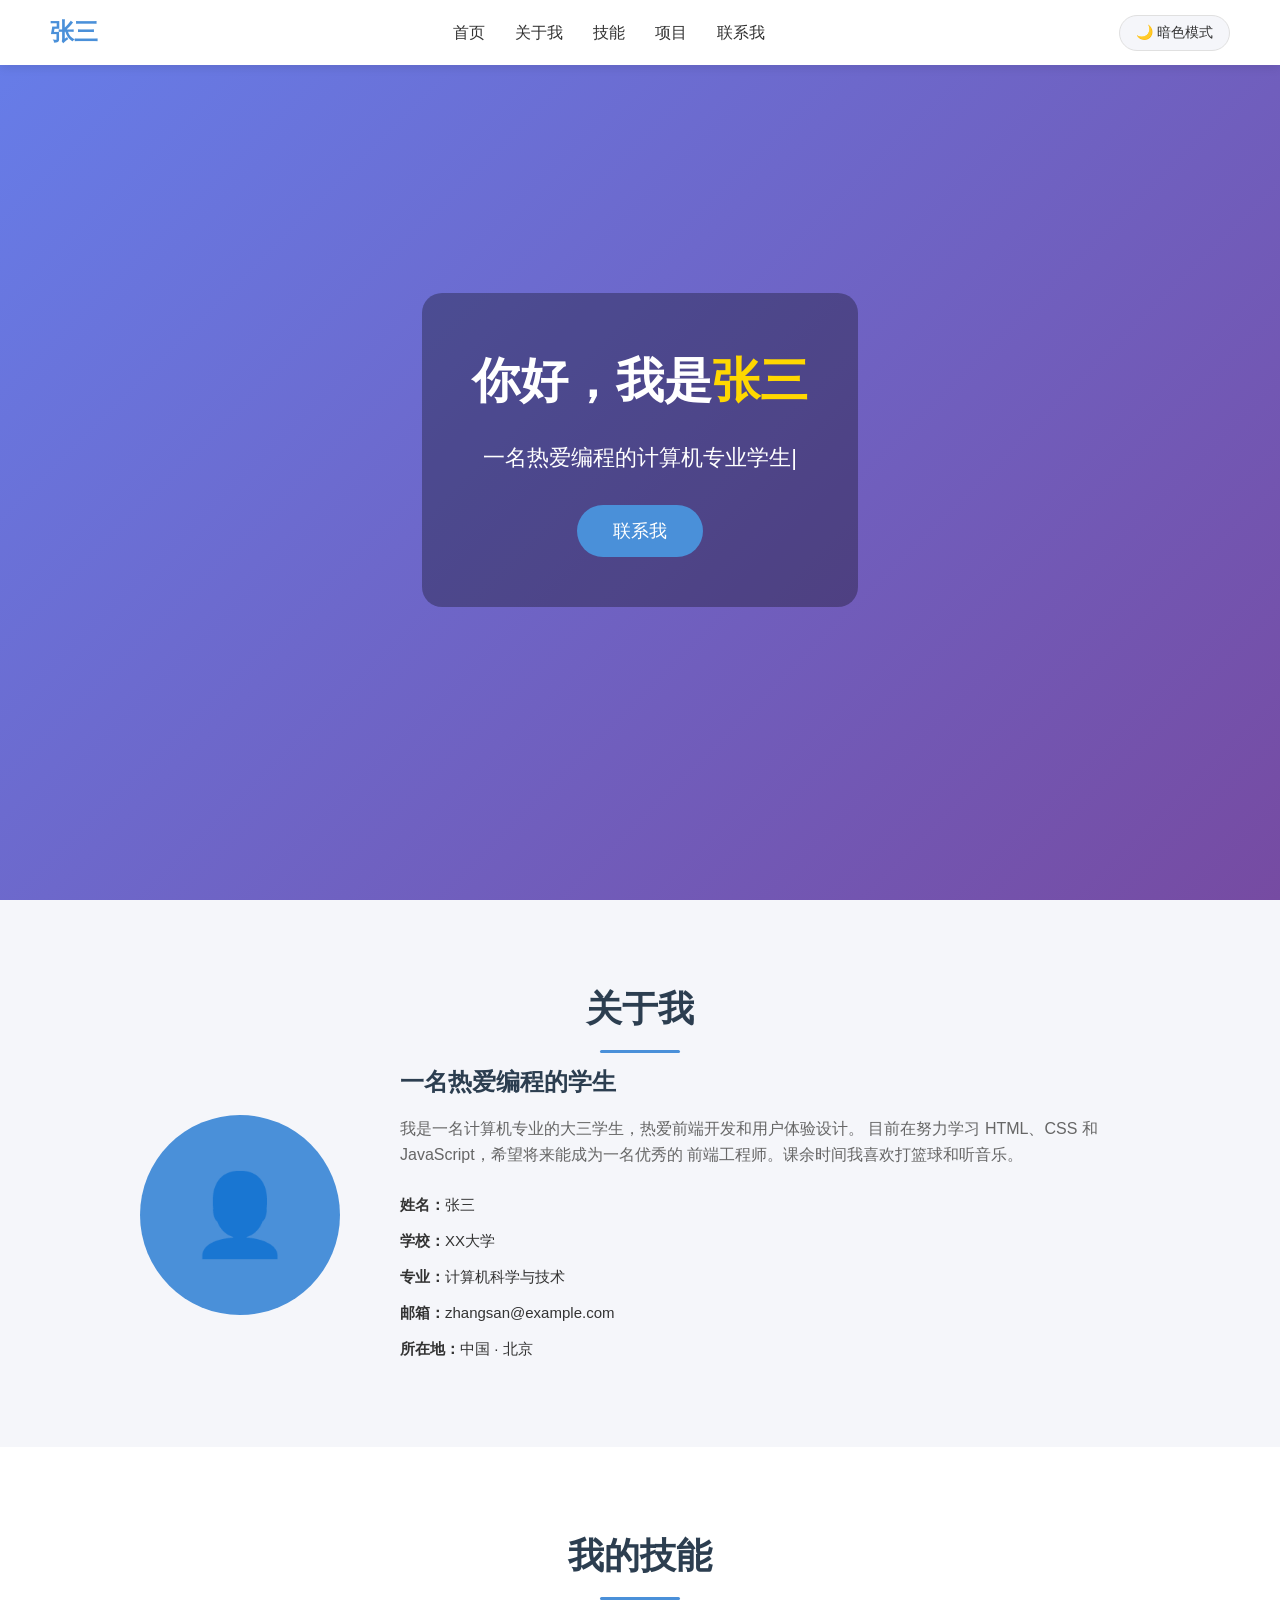
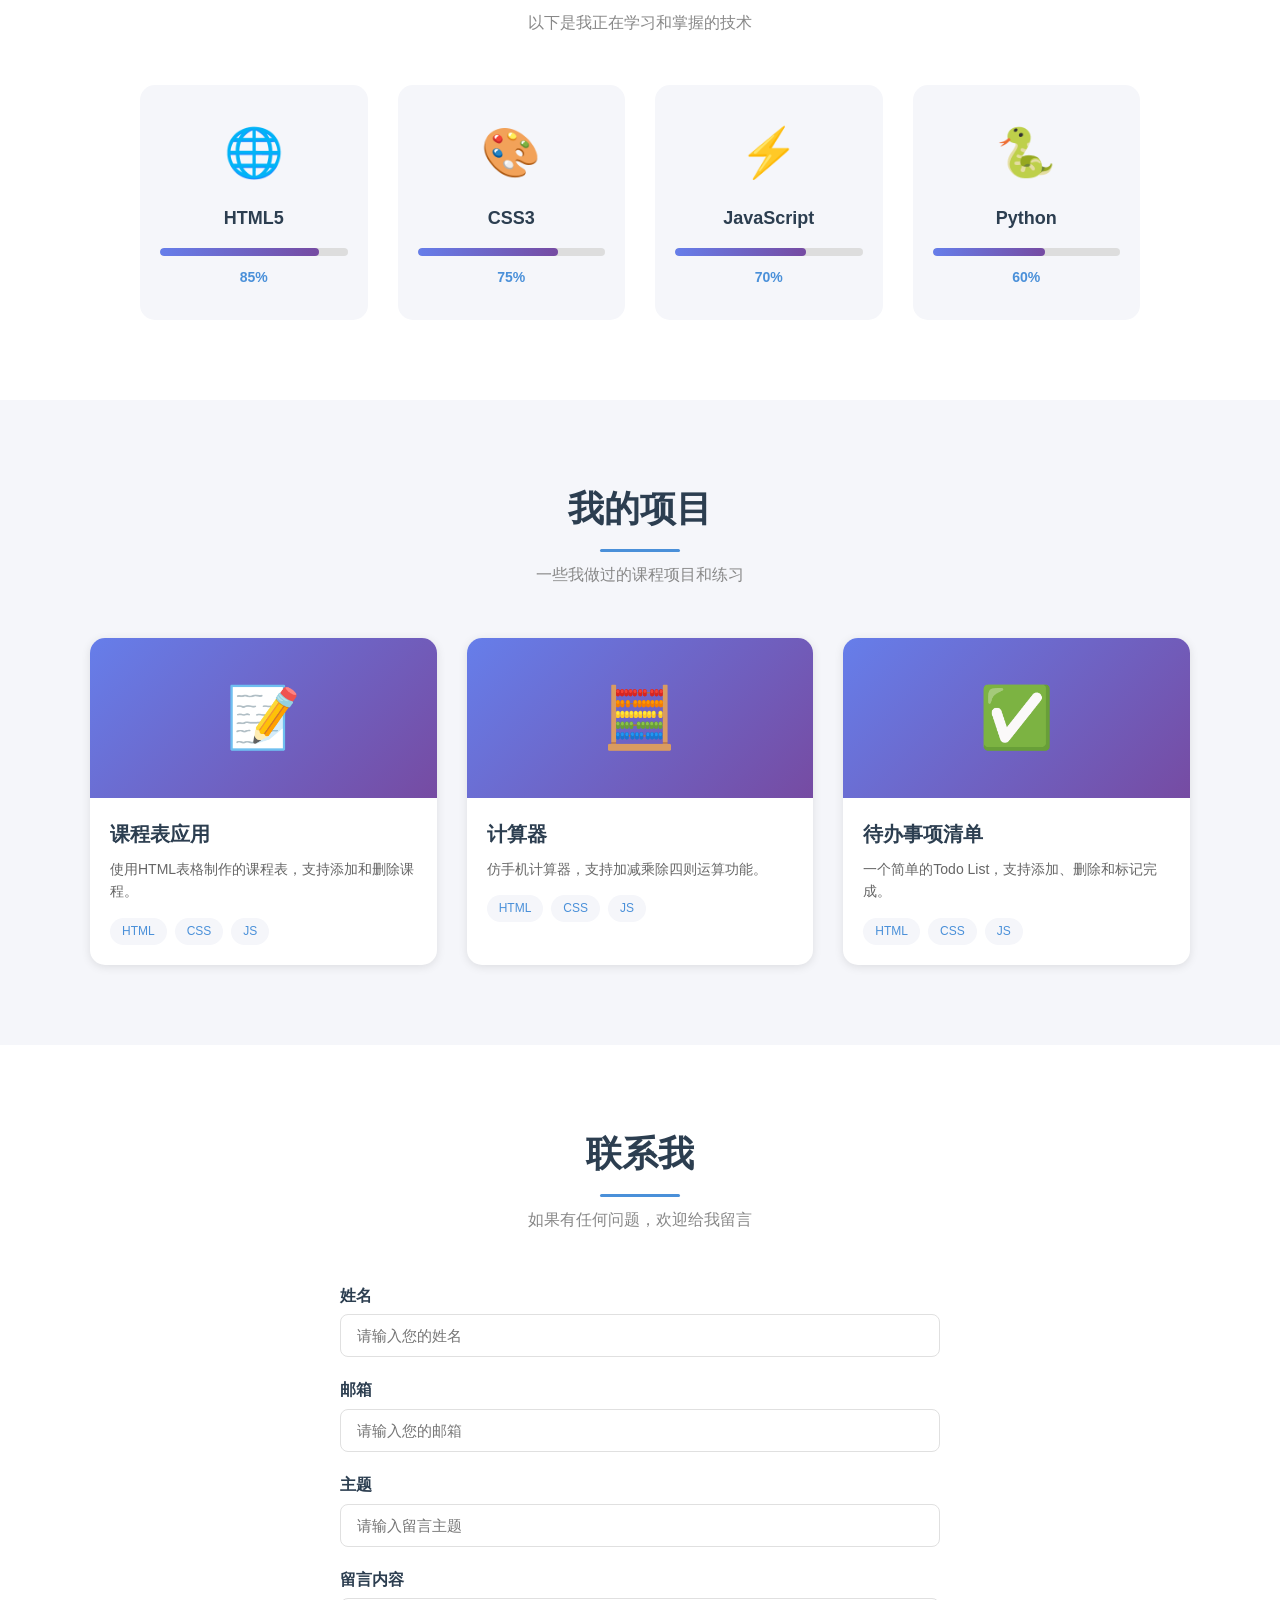
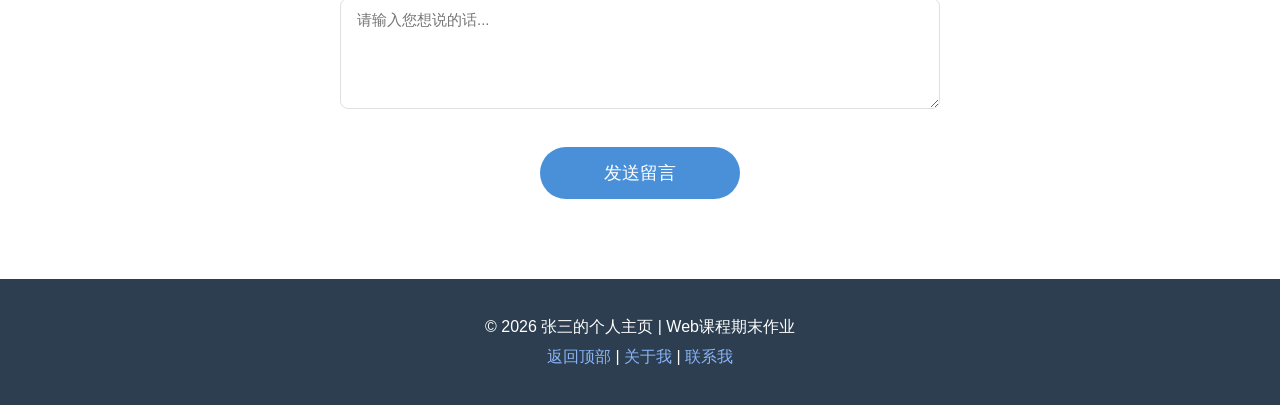
==== with-comments/index.html @ 019f41ea "个人主页 - Web课程期末作业 包含带注释和无注释两个版本，涵盖HTML/CSS/JS基础知识。" ====
<!DOCTYPE html>
<!--
    Web课程期末作业 - 个人主页
    这是一个展示HTML、CSS、JS基础知识的综合示例
    包含详细注释，适合初学者学习

    知识点覆盖：
    - HTML：语义化标签、表单、列表、链接、图片
    - CSS：盒模型、Flex布局、Grid布局、动画、过渡、伪类
    - JS：DOM操作、事件处理、表单验证、本地存储
-->
<html lang="zh-CN">
<head>
    <!-- 字符编码：UTF-8 支持中文显示 -->
    <meta charset="UTF-8">
    <!-- 视口设置：让页面适配移动端 -->
    <meta name="viewport" content="width=device-width, initial-scale=1.0">
    <!-- 页面标题 -->
    <title>张三的个人主页 - Web期末作业</title>
    <!-- 引入外部CSS样式表 -->
    <link rel="stylesheet" href="style.css">
</head>
<body>
    <!-- ==================== 导航栏 ==================== -->
    <!-- <nav> 是HTML5语义化标签，表示导航区域 -->
    <nav id="navbar">
        <!-- Logo：通常放网站名称或头像 -->
        <div class="nav-logo">张三</div>

        <!-- 无序列表 <ul> 配合 <li> 创建导航菜单 -->
        <ul class="nav-links">
            <!-- href="#id值" 实现锚点跳转（点击后页面滚动到对应id的元素） -->
            <li><a href="#home">首页</a></li>
            <li><a href="#about">关于我</a></li>
            <li><a href="#skills">技能</a></li>
            <li><a href="#projects">项目</a></li>
            <li><a href="#contact">联系我</a></li>
        </ul>

        <!-- 暗色/亮色模式切换按钮 -->
        <button id="theme-toggle" class="theme-btn">🌙 暗色模式</button>
    </nav>

    <!-- ==================== 首页 Hero 区域 ==================== -->
    <!-- <section> 语义化标签，表示页面中一个独立的内容区块 -->
    <section id="home" class="hero">
        <!-- 半透明遮罩层，让文字在背景图上更清晰 -->
        <div class="hero-overlay">
            <!-- <h1> 是最重要的标题，一个页面建议只有一个 -->
            <h1>你好，我是<span class="highlight">张三</span></h1>
            <!-- 打字机效果的文字，由JS动态生成 -->
            <p class="typing-text" id="typing-text"></p>
            <!-- onclick：点击时调用JS函数，实现滚动到联系区域 -->
            <button class="btn-primary" onclick="scrollToSection('contact')">
                联系我
            </button>
        </div>
    </section>

    <!-- ==================== 关于我 ==================== -->
    <section id="about" class="about-section">
        <h2 class="section-title">关于我</h2>
        <!-- 使用Flex布局将图片和文字并排显示 -->
        <div class="about-container">
            <!-- 左侧：头像区域 -->
            <div class="about-image">
                <div class="avatar-placeholder">
                    <span>👤</span>
                </div>
            </div>
            <!-- 右侧：自我介绍文字 -->
            <div class="about-text">
                <h3>一名热爱编程的学生</h3>
                <!-- <p> 段落标签，用于包裹文本内容 -->
                <p>
                    我是一名计算机专业的大三学生，热爱前端开发和用户体验设计。
                    目前在努力学习 HTML、CSS 和 JavaScript，希望将来能成为一名优秀的
                    前端工程师。课余时间我喜欢打篮球和听音乐。
                </p>
                <!-- 定义列表展示个人信息 -->
                <ul class="info-list">
                    <li><strong>姓名：</strong>张三</li>
                    <li><strong>学校：</strong>XX大学</li>
                    <li><strong>专业：</strong>计算机科学与技术</li>
                    <li><strong>邮箱：</strong>zhangsan@example.com</li>
                    <li><strong>所在地：</strong>中国 · 北京</li>
                </ul>
            </div>
        </div>
    </section>

    <!-- ==================== 技能区域 ==================== -->
    <section id="skills" class="skills-section">
        <h2 class="section-title">我的技能</h2>
        <p class="section-subtitle">以下是我正在学习和掌握的技术</p>

        <!-- Grid布局：自动排列技能卡片 -->
        <div class="skills-grid">
            <!-- 每个 .skill-card 是一张技能卡片 -->
            <div class="skill-card">
                <div class="skill-icon">🌐</div>
                <h3>HTML5</h3>
                <!-- 进度条：外层是背景轨道，内层是填充色 -->
                <div class="progress-bar">
                    <!-- data-width 自定义属性，JS会读取它来设置进度条宽度 -->
                    <div class="progress-fill" data-width="85%"></div>
                </div>
                <span class="skill-level">85%</span>
            </div>

            <div class="skill-card">
                <div class="skill-icon">🎨</div>
                <h3>CSS3</h3>
                <div class="progress-bar">
                    <div class="progress-fill" data-width="75%"></div>
                </div>
                <span class="skill-level">75%</span>
            </div>

            <div class="skill-card">
                <div class="skill-icon">⚡</div>
                <h3>JavaScript</h3>
                <div class="progress-bar">
                    <div class="progress-fill" data-width="70%"></div>
                </div>
                <span class="skill-level">70%</span>
            </div>

            <div class="skill-card">
                <div class="skill-icon">🐍</div>
                <h3>Python</h3>
                <div class="progress-bar">
                    <div class="progress-fill" data-width="60%"></div>
                </div>
                <span class="skill-level">60%</span>
            </div>
        </div>
    </section>

    <!-- ==================== 项目展示 ==================== -->
    <section id="projects" class="projects-section">
        <h2 class="section-title">我的项目</h2>
        <p class="section-subtitle">一些我做过的课程项目和练习</p>

        <div class="projects-grid">
            <!-- 项目卡片：包含图片占位、标题、描述和技术标签 -->
            <div class="project-card">
                <div class="project-img-placeholder">📝</div>
                <div class="project-info">
                    <h3>课程表应用</h3>
                    <p>使用HTML表格制作的课程表，支持添加和删除课程。</p>
                    <!-- 技术标签 -->
                    <div class="tags">
                        <span class="tag">HTML</span>
                        <span class="tag">CSS</span>
                        <span class="tag">JS</span>
                    </div>
                </div>
            </div>

            <div class="project-card">
                <div class="project-img-placeholder">🧮</div>
                <div class="project-info">
                    <h3>计算器</h3>
                    <p>仿手机计算器，支持加减乘除四则运算功能。</p>
                    <div class="tags">
                        <span class="tag">HTML</span>
                        <span class="tag">CSS</span>
                        <span class="tag">JS</span>
                    </div>
                </div>
            </div>

            <div class="project-card">
                <div class="project-img-placeholder">✅</div>
                <div class="project-info">
                    <h3>待办事项清单</h3>
                    <p>一个简单的Todo List，支持添加、删除和标记完成。</p>
                    <div class="tags">
                        <span class="tag">HTML</span>
                        <span class="tag">CSS</span>
                        <span class="tag">JS</span>
                    </div>
                </div>
            </div>
        </div>
    </section>

    <!-- ==================== 联系我（表单区域） ==================== -->
    <section id="contact" class="contact-section">
        <h2 class="section-title">联系我</h2>
        <p class="section-subtitle">如果有任何问题，欢迎给我留言</p>

        <!-- <form> 表单标签，用于收集用户输入 -->
        <!-- id用于JS获取表单元素，class用于CSS样式 -->
        <form id="contact-form" class="contact-form">
            <!-- .form-group 将每个表单项的label、input、错误提示打包在一起 -->
            <div class="form-group">
                <!-- <label> 标签的 for 属性对应 input 的 id，点击label会自动聚焦input -->
                <label for="name">姓名</label>
                <!-- type="text" 文本输入框 -->
                <!-- required 表示必填，浏览器会阻止空值提交 -->
                <input type="text" id="name" name="name"
                       placeholder="请输入您的姓名" required>
                <!-- 错误提示，默认隐藏，验证失败时JS会显示它 -->
                <span class="error-msg" id="name-error"></span>
            </div>

            <div class="form-group">
                <label for="email">邮箱</label>
                <!-- type="email" 浏览器会自动校验邮箱格式 -->
                <input type="email" id="email" name="email"
                       placeholder="请输入您的邮箱" required>
                <span class="error-msg" id="email-error"></span>
            </div>

            <div class="form-group">
                <label for="subject">主题</label>
                <input type="text" id="subject" name="subject"
                       placeholder="请输入留言主题" required>
                <span class="error-msg" id="subject-error"></span>
            </div>

            <div class="form-group">
                <label for="message">留言内容</label>
                <!-- <textarea> 多行文本输入框，rows="5" 设置可见行数 -->
                <textarea id="message" name="message" rows="5"
                          placeholder="请输入您想说的话..." required></textarea>
                <span class="error-msg" id="message-error"></span>
            </div>

            <!-- type="submit" 提交按钮，点击触发 form 的 submit 事件 -->
            <button type="submit" class="btn-primary btn-submit">
                发送留言
            </button>
        </form>

        <!-- 提交成功后显示的提示信息，默认隐藏 -->
        <div id="success-message" class="success-message">
            ✅ 留言发送成功！感谢您的联系。
        </div>
    </section>

    <!-- ==================== 页脚 ==================== -->
    <!-- <footer> 语义化标签，表示页面底部信息 -->
    <footer class="footer">
        <!-- &copy; 是HTML实体，显示版权符号 © -->
        <p>&copy; 2026 张三的个人主页 | Web课程期末作业</p>
        <p>
            <a href="#home">返回顶部</a> |
            <a href="#about">关于我</a> |
            <a href="#contact">联系我</a>
        </p>
    </footer>

    <!-- 回到顶部按钮：固定在页面右下角，默认隐藏 -->
    <button id="back-to-top" class="back-to-top" title="回到顶部">
        ↑
    </button>

    <!--
        引入外部JavaScript文件
        放在 </body> 前面，确保HTML元素都已经加载完成
        如果放在 <head> 里，JS执行时DOM还没加载，会找不到元素
    -->
    <script src="script.js"></script>
</body>
</html>
---- with-comments/style.css ----
/* ============================================================
   Web课程期末作业 - 个人主页 样式表（注释版）
   包含CSS核心知识点的详细注释
   ============================================================ */

/* -------------------- 1. CSS变量 & 全局重置 -------------------- */
/* :root 表示文档根元素，在这里定义全局CSS变量（自定义属性） */
:root {
    /* 颜色变量：使用 --变量名 的方式定义，方便统一管理配色 */
    --primary-color: #4A90D9;      /* 主色调：蓝色 */
    --secondary-color: #2C3E50;    /* 辅助色：深蓝灰 */
    --accent-color: #E74C3C;       /* 强调色：红色 */
    --bg-color: #FFFFFF;           /* 背景色：白色 */
    --text-color: #333333;         /* 文字色：深灰 */
    --light-gray: #F5F6FA;         /* 浅灰背景 */
    --border-color: #E0E0E0;       /* 边框颜色 */
    --shadow: 0 2px 10px rgba(0, 0, 0, 0.1);  /* 阴影效果 */
    --transition: all 0.3s ease;   /* 过渡动画参数 */
}

/* 暗色模式的配色方案 */
[data-theme="dark"] {
    --bg-color: #1A1A2E;
    --text-color: #E0E0E0;
    --light-gray: #16213E;
    --border-color: #2A2A4A;
    --secondary-color: #E0E0E0;
    --shadow: 0 2px 10px rgba(0, 0, 0, 0.4);
}

/* CSS Reset：清除浏览器默认样式，让各浏览器显示一致 */
* {
    margin: 0;           /* 清除外边距 */
    padding: 0;          /* 清除内边距 */
    box-sizing: border-box; /* 让宽高包含padding和border，方便计算 */
}

/* 设置页面平滑滚动（锚点跳转时会有过渡动画） */
html {
    scroll-behavior: smooth;
}

/* body 基础样式 */
body {
    font-family: "Microsoft YaHei", "PingFang SC", sans-serif; /* 字体优先级 */
    line-height: 1.6;      /* 行高：1.6倍字号，增加可读性 */
    color: var(--text-color); /* 使用CSS变量设置文字颜色 */
    background-color: var(--bg-color);
    transition: var(--transition); /* 暗色模式切换时的过渡动画 */
}


/* -------------------- 2. 导航栏样式 -------------------- */
#navbar {
    /* position: fixed 固定定位，导航栏始终在页面顶部 */
    position: fixed;
    top: 0;
    left: 0;
    width: 100%;           /* 宽度占满整个视口 */
    z-index: 1000;         /* z-index控制层叠顺序，数值越大越靠前 */

    /* Flex布局：让Logo、导航链接、按钮水平排列 */
    display: flex;
    justify-content: space-between; /* 两端对齐，中间均分空间 */
    align-items: center;           /* 垂直居中对齐 */

    padding: 0 50px;       /* 左右内边距50px */
    height: 65px;          /* 固定高度 */
    background-color: var(--bg-color);
    box-shadow: var(--shadow); /* 底部阴影，让导航栏有悬浮感 */
    transition: var(--transition);
}

.nav-logo {
    font-size: 24px;
    font-weight: bold;     /* 加粗 */
    color: var(--primary-color);
}

/* 导航链接列表：去掉默认的圆点，横向排列 */
.nav-links {
    list-style: none;      /* 去掉 <ul> 默认的项目符号（圆点） */
    display: flex;         /* 让 <li> 横向排列 */
    gap: 30px;            /* 每个导航项之间间隔30px */
}

/* 导航链接样式 */
.nav-links a {
    text-decoration: none;  /* 去掉下划线 */
    color: var(--text-color);
    font-size: 16px;
    font-weight: 500;
    transition: var(--transition); /* 颜色变化时有0.3秒过渡 */
    position: relative;     /* 为下划线动画设置定位参照 */
}

/* 导航链接鼠标悬停效果 */
.nav-links a:hover {
    color: var(--primary-color); /* 悬停时变蓝色 */
}

/* 导航链接下划线动画（使用 ::after 伪元素） */
.nav-links a::after {
    content: "";           /* 伪元素必须设置content，即使是空字符串 */
    position: absolute;
    bottom: -4px;          /* 位于链接文字下方4px */
    left: 0;
    width: 0;              /* 初始宽度为0（不可见） */
    height: 2px;
    background-color: var(--primary-color);
    transition: width 0.3s ease; /* 宽度变化的过渡动画 */
}

/* 悬停时下划线展开到100%宽度 */
.nav-links a:hover::after {
    width: 100%;
}

/* 暗色模式切换按钮 */
.theme-btn {
    padding: 8px 16px;
    border: 1px solid var(--border-color);
    border-radius: 20px;    /* 圆角边框 */
    background-color: var(--light-gray);
    color: var(--text-color);
    cursor: pointer;        /* 鼠标悬停时显示手型指针 */
    font-size: 14px;
    transition: var(--transition);
}

.theme-btn:hover {
    background-color: var(--primary-color);
    color: white;
}


/* -------------------- 3. Hero 区域样式 -------------------- */
.hero {
    /* vh是视口高度单位，100vh = 整个浏览器窗口的高度 */
    height: 100vh;
    /* 背景：渐变色 + 图片的叠加效果 */
    background: linear-gradient(135deg, #667eea 0%, #764ba2 100%);
    display: flex;
    align-items: center;    /* 垂直居中 */
    justify-content: center; /* 水平居中 */
    text-align: center;
    color: white;
    margin-top: 0;
}

.hero-overlay {
    /* 背景色使用 rgba：红、绿、蓝、透明度 */
    background-color: rgba(0, 0, 0, 0.3);
    padding: 50px;
    border-radius: 20px;
}

.hero h1 {
    font-size: 48px;        /* 大字号标题 */
    margin-bottom: 20px;
}

/* 高亮文字 */
.highlight {
    color: #FFD700;         /* 金色 */
}

/* 打字机文字效果 */
.typing-text {
    font-size: 22px;
    margin-bottom: 30px;
    min-height: 30px;       /* 最小高度，防止文字切换时布局跳动 */
}

/* 打字机光标闪烁动画 */
.typing-text::after {
    content: "|";           /* 光标符号 */
    animation: blink 1s infinite; /* 调用名为blink的动画，1秒一个周期，无限循环 */
}

/* @keyframes 定义关键帧动画 */
@keyframes blink {
    0%, 50% { opacity: 1; }   /* 0%和50%时间点：光标可见 */
    51%, 100% { opacity: 0; }  /* 51%和100%时间点：光标隐藏 */
    /* 整体效果：光标以1秒为周期闪烁 */
}

/* 主按钮样式 */
.btn-primary {
    padding: 14px 36px;
    font-size: 18px;
    background-color: var(--primary-color);
    color: white;
    border: none;
    border-radius: 30px;     /* 大圆角，胶囊形状 */
    cursor: pointer;
    transition: var(--transition);
}

.btn-primary:hover {
    background-color: #357ABD; /* 悬停时颜色变深 */
    /* transform: 变形；translateY(-3px) 向上移动3px */
    transform: translateY(-3px);
    box-shadow: 0 6px 20px rgba(74, 144, 217, 0.4);
}


/* -------------------- 4. 通用区域标题样式 -------------------- */
.section-title {
    text-align: center;
    font-size: 36px;
    margin-bottom: 10px;
    color: var(--secondary-color);
    /* 标题下方的小装饰线 */
    position: relative;
    padding-bottom: 15px;
}

/* 标题下方的装饰线（使用 ::after 伪元素） */
.section-title::after {
    content: "";
    position: absolute;
    bottom: 0;
    left: 50%;              /* 从左边缘50%处开始 */
    transform: translateX(-50%); /* 向左偏移自身宽度的一半，实现居中 */
    width: 80px;
    height: 3px;
    background-color: var(--primary-color);
    border-radius: 2px;
}

.section-subtitle {
    text-align: center;
    color: #888;
    margin-bottom: 50px;
    font-size: 16px;
}


/* -------------------- 5. 关于我区域样式 -------------------- */
.about-section {
    padding: 80px 50px;
    background-color: var(--light-gray);
    transition: var(--transition);
}

/* Flex布局容器：将头像和文字并排 */
.about-container {
    display: flex;
    align-items: center;
    gap: 60px;              /* 左右两列间距60px */
    max-width: 1000px;      /* 最大宽度限制，让内容不至于太宽 */
    margin: 0 auto;         /* 上下0，左右auto = 居中 */
}

.about-image {
    /* flex-shrink: 0 表示空间不足时不会缩小 */
    flex-shrink: 0;
}

/* 头像占位符：用CSS画一个圆形 */
.avatar-placeholder {
    width: 200px;
    height: 200px;
    background-color: var(--primary-color);
    border-radius: 50%;     /* 50%圆角 = 圆形 */
    display: flex;
    align-items: center;
    justify-content: center;
    font-size: 80px;
    color: white;
}

.about-text h3 {
    font-size: 24px;
    margin-bottom: 15px;
    color: var(--secondary-color);
}

.about-text p {
    margin-bottom: 20px;
    color: #666;
}

/* 个人信息列表 */
.info-list {
    list-style: none;
}

.info-list li {
    padding: 6px 0;
    font-size: 15px;
}


/* -------------------- 6. 技能区域样式 -------------------- */
.skills-section {
    padding: 80px 50px;
    transition: var(--transition);
}

/* Grid布局：自动排列技能卡片 */
.skills-grid {
    display: grid;
    /* grid-template-columns：定义列宽 */
    /* repeat(4, 1fr)：创建4列，每列等宽（1fr = 1份可用空间） */
    grid-template-columns: repeat(4, 1fr);
    gap: 30px;              /* 卡片间距30px */
    max-width: 1000px;
    margin: 0 auto;
}

/* 技能卡片 */
.skill-card {
    background-color: var(--light-gray);
    padding: 30px 20px;
    border-radius: 15px;
    text-align: center;
    transition: transform 0.3s ease, box-shadow 0.3s ease;
}

/* 悬停时卡片上浮效果 */
.skill-card:hover {
    transform: translateY(-8px);
    box-shadow: 0 10px 30px rgba(0, 0, 0, 0.15);
}

.skill-icon {
    font-size: 48px;
    margin-bottom: 12px;
}

.skill-card h3 {
    font-size: 18px;
    margin-bottom: 15px;
    color: var(--secondary-color);
}

/* 进度条：背景轨道 */
.progress-bar {
    width: 100%;
    height: 8px;
    background-color: #DDD;
    border-radius: 10px;
    overflow: hidden;       /* 隐藏超出圆角范围的部分 */
    margin-bottom: 8px;
}

/* 进度条：填充部分 */
.progress-fill {
    height: 100%;
    /* 初始宽度为0，JS会在页面加载后动态设置 */
    width: 0;
    background: linear-gradient(90deg, #667eea, #764ba2);
    border-radius: 10px;
    /* 宽度变化时用1.5秒的过渡动画 */
    transition: width 1.5s ease;
}

.skill-level {
    font-size: 14px;
    font-weight: bold;
    color: var(--primary-color);
}


/* -------------------- 7. 项目区域样式 -------------------- */
.projects-section {
    padding: 80px 50px;
    background-color: var(--light-gray);
    transition: var(--transition);
}

.projects-grid {
    display: grid;
    /* auto-fill：自动填充列；minmax：每列最小280px，最大等宽 */
    grid-template-columns: repeat(auto-fill, minmax(300px, 1fr));
    gap: 30px;
    max-width: 1100px;
    margin: 0 auto;
}

/* 项目卡片 */
.project-card {
    background-color: var(--bg-color);
    border-radius: 15px;
    overflow: hidden;       /* 圆角裁切内部内容 */
    box-shadow: var(--shadow);
    transition: transform 0.3s ease;
}

.project-card:hover {
    transform: translateY(-5px);
}

/* 项目图片占位 */
.project-img-placeholder {
    height: 160px;
    background: linear-gradient(135deg, #667eea, #764ba2);
    display: flex;
    align-items: center;
    justify-content: center;
    font-size: 60px;
}

/* 项目信息区域 */
.project-info {
    padding: 20px;
}

.project-info h3 {
    font-size: 20px;
    margin-bottom: 8px;
    color: var(--secondary-color);
}

.project-info p {
    font-size: 14px;
    color: #666;
    margin-bottom: 15px;
}

/* 技术标签容器 */
.tags {
    display: flex;
    gap: 8px;               /* 标签之间间隔8px */
}

/* 单个标签 */
.tag {
    padding: 4px 12px;
    background-color: var(--light-gray);
    color: var(--primary-color);
    border-radius: 15px;
    font-size: 12px;
    font-weight: 500;
}


/* -------------------- 8. 联系表单样式 -------------------- */
.contact-section {
    padding: 80px 50px;
    transition: var(--transition);
}

/* 表单整体居中，限制最大宽度 */
.contact-form {
    max-width: 600px;
    margin: 0 auto;
}

/* 表单组：每个输入项的容器 */
.form-group {
    margin-bottom: 20px;
}

.form-group label {
    display: block;         /* label独占一行 */
    margin-bottom: 6px;
    font-weight: 600;
    color: var(--secondary-color);
}

/* 输入框和文本域的通用样式 */
.form-group input,
.form-group textarea {
    width: 100%;            /* 宽度占满父容器 */
    padding: 12px 16px;
    border: 1px solid var(--border-color);
    border-radius: 8px;
    font-size: 15px;
    font-family: inherit;   /* 继承body的字体设置 */
    transition: border-color 0.3s ease;
    background-color: var(--bg-color);
    color: var(--text-color);
}

/* 输入框获取焦点时的样式 */
.form-group input:focus,
.form-group textarea:focus {
    outline: none;          /* 去掉浏览器默认的聚焦轮廓 */
    border-color: var(--primary-color); /* 边框变蓝 */
    box-shadow: 0 0 0 3px rgba(74, 144, 217, 0.15); /* 外发光效果 */
}

/* 输入框有错误时的样式（JS动态添加 .error 类） */
.form-group input.error,
.form-group textarea.error {
    border-color: var(--accent-color);
}

/* 错误提示文字 */
.error-msg {
    color: var(--accent-color);
    font-size: 13px;
    margin-top: 4px;
    display: none;          /* 默认隐藏 */
}

/* 有错误时显示（JS动态添加 .show 类） */
.error-msg.show {
    display: block;
}

/* 提交按钮居中 */
.btn-submit {
    display: block;
    margin: 30px auto 0;
    width: 100%;
    max-width: 200px;
}

/* 提交成功提示 */
.success-message {
    display: none;          /* 默认隐藏 */
    text-align: center;
    padding: 20px;
    background-color: #D4EDDA;
    color: #155724;
    border-radius: 10px;
    max-width: 600px;
    margin: 30px auto 0;
    font-size: 16px;
}

/* 显示成功提示（JS动态添加 .show 类） */
.success-message.show {
    display: block;
}


/* -------------------- 9. 页脚样式 -------------------- */
.footer {
    background-color: var(--secondary-color);
    color: white;
    text-align: center;
    padding: 30px 0;
    transition: var(--transition);
}

.footer a {
    color: #8AB4F8;
    text-decoration: none;
}

.footer a:hover {
    text-decoration: underline;  /* 悬停时显示下划线 */
}

.footer p {
    margin: 5px 0;
}


/* -------------------- 10. 回到顶部按钮 -------------------- */
.back-to-top {
    /* position: fixed 相对于浏览器窗口固定定位 */
    position: fixed;
    bottom: 30px;           /* 距底部30px */
    right: 30px;            /* 距右侧30px */
    width: 45px;
    height: 45px;
    background-color: var(--primary-color);
    color: white;
    border: none;
    border-radius: 50%;     /* 圆形按钮 */
    font-size: 22px;
    cursor: pointer;
    box-shadow: 0 4px 12px rgba(74, 144, 217, 0.4);
    transition: var(--transition);
    z-index: 999;

    /* 默认透明不可见 */
    opacity: 0;
    visibility: hidden;
}

/* 显示回到顶部按钮（JS动态添加 .show 类） */
.back-to-top.show {
    opacity: 1;
    visibility: visible;
}

.back-to-top:hover {
    background-color: #357ABD;
    transform: translateY(-3px);
}


/* -------------------- 11. 响应式设计 -------------------- */
/* @media 媒体查询：根据屏幕宽度调整样式 */
/* 当屏幕宽度 ≤ 768px（平板/手机）时的样式 */
@media (max-width: 768px) {
    /* 导航栏改为纵向排列 */
    #navbar {
        flex-direction: column;
        height: auto;
        padding: 15px 20px;
        gap: 10px;
    }

    /* 导航链接换行 */
    .nav-links {
        gap: 15px;
        flex-wrap: wrap;        /* 允许换行 */
        justify-content: center;
    }

    /* Hero标题缩小 */
    .hero h1 {
        font-size: 32px;
    }

    /* 关于我区域改为上下排列 */
    .about-container {
        flex-direction: column;  /* 纵向排列 */
        text-align: center;
        gap: 30px;
    }

    /* 技能卡片改为2列 */
    .skills-grid {
        grid-template-columns: repeat(2, 1fr);
    }

    /* 项目卡片改为1列 */
    .projects-grid {
        grid-template-columns: 1fr;
    }

    /* 各区域减小内边距 */
    .about-section,
    .skills-section,
    .projects-section,
    .contact-section {
        padding: 60px 20px;
    }
}

/* 当屏幕宽度 ≤ 480px（小手机）时的样式 */
@media (max-width: 480px) {
    /* 技能卡片改为1列 */
    .skills-grid {
        grid-template-columns: 1fr;
    }

    .hero h1 {
        font-size: 26px;
    }

    .section-title {
        font-size: 28px;
    }
}
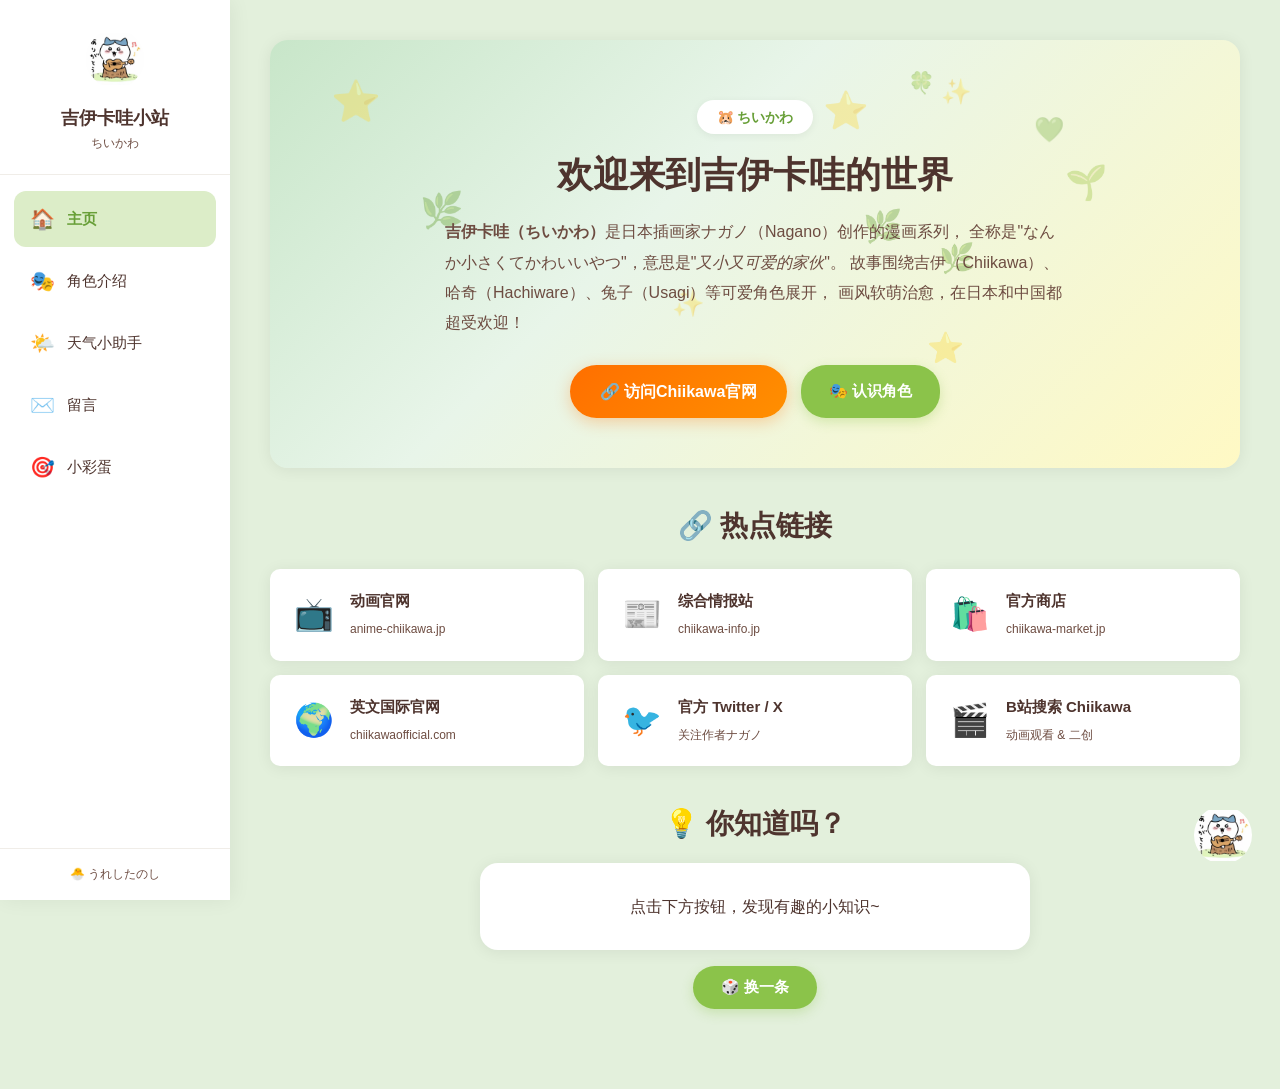
==== commit 728813ff: "吉伊卡哇主题小站 - 完整版 - 顶部导航改为左侧固定侧边栏 - 新增角色介绍页：合照热区悬停浮窗 + 九宫格角色图鉴 - 新增天气小助手弹窗（fetch API） - 新增小彩蛋戳一戳游戏 - 新增" ====
--- a/with-comments/index.html
+++ b/with-comments/index.html
@@ -1,268 +1,333 @@
 <!DOCTYPE html>
 <!--
-    Web课程期末作业 - 个人主页
-    这是一个展示HTML、CSS、JS基础知识的综合示例
-    包含详细注释，适合初学者学习
-
-    知识点覆盖：
-    - HTML：语义化标签、表单、列表、链接、图片
-    - CSS：盒模型、Flex布局、Grid布局、动画、过渡、伪类
-    - JS：DOM操作、事件处理、表单验证、本地存储
+    Web课程期末作业 - 吉伊卡哇主题小站（注释版）
+    包含HTML/CSS/JS基础知识的详细注释
+
+    页面功能：
+    - 左侧固定导航栏
+    - 主页：动画介绍 + 官网链接 + 热点链接 + 趣味小知识
+    - 角色介绍：合照热区悬停浮窗 + 九宫格角色图鉴
+    - 天气小助手：弹窗形式
+    - 小彩蛋：戳一戳吉伊游戏
+    - 留言：表单验证
+    - 右下角浮动小伙伴
 -->
 <html lang="zh-CN">
 <head>
-    <!-- 字符编码：UTF-8 支持中文显示 -->
+    <!-- 字符编码：UTF-8，支持中文和日文 -->
     <meta charset="UTF-8">
     <!-- 视口设置：让页面适配移动端 -->
     <meta name="viewport" content="width=device-width, initial-scale=1.0">
-    <!-- 页面标题 -->
-    <title>张三的个人主页 - Web期末作业</title>
+    <title>吉伊卡哇小站 - Chiikawa</title>
     <!-- 引入外部CSS样式表 -->
     <link rel="stylesheet" href="style.css">
 </head>
 <body>
-    <!-- ==================== 导航栏 ==================== -->
-    <!-- <nav> 是HTML5语义化标签，表示导航区域 -->
-    <nav id="navbar">
-        <!-- Logo：通常放网站名称或头像 -->
-        <div class="nav-logo">张三</div>
-
-        <!-- 无序列表 <ul> 配合 <li> 创建导航菜单 -->
-        <ul class="nav-links">
-            <!-- href="#id值" 实现锚点跳转（点击后页面滚动到对应id的元素） -->
-            <li><a href="#home">首页</a></li>
-            <li><a href="#about">关于我</a></li>
-            <li><a href="#skills">技能</a></li>
-            <li><a href="#projects">项目</a></li>
-            <li><a href="#contact">联系我</a></li>
-        </ul>
-
-        <!-- 暗色/亮色模式切换按钮 -->
-        <button id="theme-toggle" class="theme-btn">🌙 暗色模式</button>
-    </nav>
-
-    <!-- ==================== 首页 Hero 区域 ==================== -->
-    <!-- <section> 语义化标签，表示页面中一个独立的内容区块 -->
-    <section id="home" class="hero">
-        <!-- 半透明遮罩层，让文字在背景图上更清晰 -->
-        <div class="hero-overlay">
-            <!-- <h1> 是最重要的标题，一个页面建议只有一个 -->
-            <h1>你好，我是<span class="highlight">张三</span></h1>
-            <!-- 打字机效果的文字，由JS动态生成 -->
-            <p class="typing-text" id="typing-text"></p>
-            <!-- onclick：点击时调用JS函数，实现滚动到联系区域 -->
-            <button class="btn-primary" onclick="scrollToSection('contact')">
-                联系我
-            </button>
+    <!-- .app-container：Flex布局，将侧边栏和主内容区并排 -->
+    <div class="app-container">
+
+        <!-- ====== 左侧导航栏 ====== -->
+        <!-- <aside> 语义化标签，表示侧边栏 -->
+        <!-- position: fixed 固定定位，不随页面滚动 -->
+        <aside class="sidebar" id="sidebar">
+            <!-- 侧边栏头部：Logo + 标题 -->
+            <div class="sidebar-header">
+                <div class="sidebar-logo"><img src="images/chiikawa.png" alt="吉伊" class="sidebar-logo-img"></div>
+                <h2>吉伊卡哇小站</h2>
+                <p class="sidebar-subtitle">ちいかわ</p>
+            </div>
+
+            <!-- <nav> 语义化标签，表示导航区域 -->
+            <nav class="sidebar-nav">
+                <!-- data-page 自定义属性：JS通过它判断切换到哪个页面 -->
+                <!-- .active 类：当前所在的页面高亮 -->
+                <a href="#" class="nav-item active" data-page="home">
+                    <span class="nav-icon">🏠</span>
+                    <span>主页</span>
+                </a>
+                <a href="#" class="nav-item" data-page="characters">
+                    <span class="nav-icon">🎭</span>
+                    <span>角色介绍</span>
+                </a>
+                <!-- 天气小助手：点击打开弹窗（不是页面切换） -->
+                <a href="#" class="nav-item modal-trigger" id="side-weather">
+                    <span class="nav-icon">🌤️</span>
+                    <span>天气小助手</span>
+                </a>
+                <a href="#" class="nav-item" data-page="contact">
+                    <span class="nav-icon">✉️</span>
+                    <span>留言</span>
+                </a>
+                <!-- 小彩蛋：点击打开游戏弹窗 -->
+                <a href="#" class="nav-item modal-trigger" id="side-game">
+                    <span class="nav-icon">🎯</span>
+                    <span>小彩蛋</span>
+                </a>
+            </nav>
+
+            <div class="sidebar-footer">
+                <p>🐣 うれしたのし</p>
+            </div>
+        </aside>
+
+        <!-- ====== 主内容区 ====== -->
+        <!-- margin-left 等于侧边栏宽度，避免被遮挡 -->
+        <main class="main-content">
+
+            <!-- ====== 主页 ====== -->
+            <!-- .page 默认隐藏，.active 时显示（由JS控制） -->
+            <section class="page active" id="page-home">
+
+                <!-- Hero区域：渐变背景 + 大标题 -->
+                <div class="hero-section">
+                    <!-- 浮动装饰图标（JS动态生成） -->
+                    <div class="floating-icons" id="floating-icons"></div>
+
+                    <div class="hero-content">
+                        <div class="hero-badge">🐹 ちいかわ</div>
+                        <h1 class="hero-title">欢迎来到吉伊卡哇的世界</h1>
+
+                        <!-- 动画简介 -->
+                        <p class="hero-description">
+                            <strong>吉伊卡哇（ちいかわ）</strong>是日本插画家ナガノ（Nagano）创作的漫画系列，
+                            全称是"なんか小さくてかわいいやつ"，意思是"<em>又小又可爱的家伙</em>"。
+                            故事围绕吉伊（Chiikawa）、哈奇（Hachiware）、兔子（Usagi）等可爱角色展开，
+                            画风软萌治愈，在日本和中国都超受欢迎！
+                        </p>
+
+                        <div class="hero-buttons">
+                            <!-- target="_blank"：新标签页打开 -->
+                            <a href="https://www.anime-chiikawa.jp/" target="_blank" class="btn-official">
+                                🔗 访问Chiikawa官网
+                            </a>
+                            <button class="btn-cute" data-page="characters">🎭 认识角色</button>
+                        </div>
+                    </div>
+                </div>
+
+                <!-- 热点链接区：Grid布局 -->
+                <div class="links-section">
+                    <h2 class="section-title">🔗 热点链接</h2>
+                    <div class="links-grid">
+                        <!-- 每个 .link-card 是可点击的链接卡片 -->
+                        <a href="https://www.anime-chiikawa.jp/" target="_blank" class="link-card">
+                            <span class="link-icon">📺</span>
+                            <span class="link-text">
+                                <strong>动画官网</strong>
+                                <small>anime-chiikawa.jp</small>
+                            </span>
+                        </a>
+                        <a href="https://chiikawa-info.jp" target="_blank" class="link-card">
+                            <span class="link-icon">📰</span>
+                            <span class="link-text">
+                                <strong>综合情报站</strong>
+                                <small>chiikawa-info.jp</small>
+                            </span>
+                        </a>
+                        <a href="https://www.chiikawa-market.jp" target="_blank" class="link-card">
+                            <span class="link-icon">🛍️</span>
+                            <span class="link-text">
+                                <strong>官方商店</strong>
+                                <small>chiikawa-market.jp</small>
+                            </span>
+                        </a>
+                        <a href="https://www.chiikawaofficial.com" target="_blank" class="link-card">
+                            <span class="link-icon">🌍</span>
+                            <span class="link-text">
+                                <strong>英文国际官网</strong>
+                                <small>chiikawaofficial.com</small>
+                            </span>
+                        </a>
+                        <a href="https://twitter.com/ngnchiikawa" target="_blank" class="link-card">
+                            <span class="link-icon">🐦</span>
+                            <span class="link-text">
+                                <strong>官方 Twitter / X</strong>
+                                <small>关注作者ナガノ</small>
+                            </span>
+                        </a>
+                        <a href="https://www.bilibili.com/search?keyword=chiikawa" target="_blank" class="link-card">
+                            <span class="link-icon">🎬</span>
+                            <span class="link-text">
+                                <strong>B站搜索 Chiikawa</strong>
+                                <small>动画观看 & 二创</small>
+                            </span>
+                        </a>
+                    </div>
+                </div>
+
+                <!-- 趣味小知识：点击按钮随机切换 -->
+                <div class="fun-facts">
+                    <h2 class="section-title">💡 你知道吗？</h2>
+                    <div class="fact-card" id="fact-card">
+                        <p id="fact-text">点击下方按钮，发现有趣的小知识~</p>
+                    </div>
+                    <button class="btn-cute" id="btn-fact">🎲 换一条</button>
+                </div>
+            </section>
+
+            <!-- ====== 角色介绍页 ====== -->
+            <section class="page" id="page-characters">
+                <h2 class="section-title">🎭 角色介绍</h2>
+                <p class="section-subtitle">鼠标悬停查看角色信息，移开3秒后消失，点击可固定浮窗</p>
+
+                <!--
+                    图像热区容器
+                    原理：
+                    1. 监听 mousemove 获取鼠标在图片上的百分比位置
+                    2. 与 characterAreas 坐标数组比对
+                    3. 匹配到角色 → 显示浮窗，清除隐藏定时器
+                    4. 移开 → 3秒后浮窗消失（setTimeout）
+                    5. 点击 → 固定浮窗（pinned状态，不消失）
+                -->
+                <div class="character-image-wrapper" id="character-image-wrapper">
+                    <!--
+                        角色合照
+                        请将你的吉伊卡哇合照命名为 group-photo.jpg 放入文件夹
+                    -->
+                    <img
+                        src="group-photo.jpg"
+                        alt="吉伊卡哇角色合照"
+                        class="character-photo"
+                        id="character-photo"
+                    >
+                    <!-- 图片加载前显示的占位符 -->
+                    <div class="image-placeholder" id="image-placeholder">
+                        <div class="placeholder-content">
+                            <span class="placeholder-icon">📷</span>
+                            <p>请将你的吉伊卡哇合照命名为</p>
+                            <p><strong>group-photo.jpg</strong></p>
+                            <p>放入 with-comments 文件夹</p>
+                        </div>
+                    </div>
+
+                    <!-- 悬停浮窗 -->
+                    <div class="tooltip" id="tooltip">
+                        <!-- 关闭按钮：仅在浮窗固定(pinned)时显示 -->
+                        <span class="tooltip-close" id="tooltip-close">&times;</span>
+                        <div class="tooltip-body">
+                            <div class="tooltip-name" id="tooltip-name"></div>
+                            <div class="tooltip-desc" id="tooltip-desc"></div>
+                        </div>
+                    </div>
+                </div>
+
+                <!-- 九宫格角色图鉴：由JS动态生成 -->
+                <div class="character-cards" id="character-cards"></div>
+            </section>
+
+            <!-- ====== 留言页 ====== -->
+            <section class="page" id="page-contact">
+                <h2 class="section-title">✉️ 留言</h2>
+                <p class="section-subtitle">有什么想说的，就写下来吧~</p>
+
+                <!--
+                    <form> 表单
+                    submit 事件 + JS验证，阻止默认提交行为
+                -->
+                <form id="contact-form" class="contact-form">
+                    <div class="form-group">
+                        <!-- <label> for 关联 input 的 id，点击label聚焦input -->
+                        <label for="name">昵称</label>
+                        <input type="text" id="name" name="name"
+                               placeholder="请输入你的昵称" required>
+                        <span class="error-msg" id="name-error"></span>
+                    </div>
+
+                    <div class="form-group">
+                        <label for="email">邮箱</label>
+                        <!-- type="email" 浏览器自动校验格式 -->
+                        <input type="email" id="email" name="email"
+                               placeholder="请输入你的邮箱" required>
+                        <span class="error-msg" id="email-error"></span>
+                    </div>
+
+                    <div class="form-group">
+                        <label for="subject">主题</label>
+                        <input type="text" id="subject" name="subject"
+                               placeholder="请输入留言主题" required>
+                        <span class="error-msg" id="subject-error"></span>
+                    </div>
+
+                    <div class="form-group">
+                        <label for="message">留言内容</label>
+                        <!-- <textarea> 多行文本输入，rows设置可见行数 -->
+                        <textarea id="message" name="message" rows="5"
+                                  placeholder="请输入你想说的话..." required></textarea>
+                        <span class="error-msg" id="message-error"></span>
+                    </div>
+
+                    <!-- type="submit" 触发表单的 submit 事件 -->
+                    <button type="submit" class="btn-cute btn-submit">
+                        💌 发送留言
+                    </button>
+                </form>
+
+                <div id="success-message" class="success-message">
+                    留言发送成功！感谢你的留言~
+                </div>
+            </section>
+
+        </main>
+    </div>
+
+    <!-- ====== 天气小助手弹窗 ====== -->
+    <!-- Modal结构：遮罩层 + 居中卡片，点击遮罩或×关闭 -->
+    <div class="modal-overlay" id="weather-modal">
+        <div class="modal-card weather-modal-card">
+            <button class="modal-close" id="weather-close">&times;</button>
+            <h2 class="modal-title">🌤️ 天气小助手</h2>
+
+            <div class="weather-search">
+                <input type="text" id="city-input" class="city-input"
+                       placeholder="输入城市名，如：北京">
+                <button id="search-btn" class="btn-cute">🔍 查询</button>
+            </div>
+
+            <!-- 天气结果区：由JS异步填充 -->
+            <div class="weather-result-container" id="weather-result-container">
+                <div class="weather-placeholder">
+                    <span>🌈</span>
+                    <p>输入城市名，查看天气~</p>
+                </div>
+            </div>
         </div>
-    </section>
-
-    <!-- ==================== 关于我 ==================== -->
-    <section id="about" class="about-section">
-        <h2 class="section-title">关于我</h2>
-        <!-- 使用Flex布局将图片和文字并排显示 -->
-        <div class="about-container">
-            <!-- 左侧：头像区域 -->
-            <div class="about-image">
-                <div class="avatar-placeholder">
-                    <span>👤</span>
-                </div>
-            </div>
-            <!-- 右侧：自我介绍文字 -->
-            <div class="about-text">
-                <h3>一名热爱编程的学生</h3>
-                <!-- <p> 段落标签，用于包裹文本内容 -->
-                <p>
-                    我是一名计算机专业的大三学生，热爱前端开发和用户体验设计。
-                    目前在努力学习 HTML、CSS 和 JavaScript，希望将来能成为一名优秀的
-                    前端工程师。课余时间我喜欢打篮球和听音乐。
-                </p>
-                <!-- 定义列表展示个人信息 -->
-                <ul class="info-list">
-                    <li><strong>姓名：</strong>张三</li>
-                    <li><strong>学校：</strong>XX大学</li>
-                    <li><strong>专业：</strong>计算机科学与技术</li>
-                    <li><strong>邮箱：</strong>zhangsan@example.com</li>
-                    <li><strong>所在地：</strong>中国 · 北京</li>
-                </ul>
-            </div>
+    </div>
+
+    <!-- ====== 角色详情弹窗 ====== -->
+    <div class="modal-overlay" id="char-modal">
+        <div class="modal-card char-modal-card">
+            <button class="modal-close" id="char-modal-close">&times;</button>
+            <!-- 内容由JS的 openCharModal() 动态填充 -->
+            <div class="modal-emoji" id="char-modal-emoji"></div>
+            <h2 class="modal-name" id="char-modal-name"></h2>
+            <p class="modal-desc" id="char-modal-desc"></p>
         </div>
-    </section>
-
-    <!-- ==================== 技能区域 ==================== -->
-    <section id="skills" class="skills-section">
-        <h2 class="section-title">我的技能</h2>
-        <p class="section-subtitle">以下是我正在学习和掌握的技术</p>
-
-        <!-- Grid布局：自动排列技能卡片 -->
-        <div class="skills-grid">
-            <!-- 每个 .skill-card 是一张技能卡片 -->
-            <div class="skill-card">
-                <div class="skill-icon">🌐</div>
-                <h3>HTML5</h3>
-                <!-- 进度条：外层是背景轨道，内层是填充色 -->
-                <div class="progress-bar">
-                    <!-- data-width 自定义属性，JS会读取它来设置进度条宽度 -->
-                    <div class="progress-fill" data-width="85%"></div>
-                </div>
-                <span class="skill-level">85%</span>
-            </div>
-
-            <div class="skill-card">
-                <div class="skill-icon">🎨</div>
-                <h3>CSS3</h3>
-                <div class="progress-bar">
-                    <div class="progress-fill" data-width="75%"></div>
-                </div>
-                <span class="skill-level">75%</span>
-            </div>
-
-            <div class="skill-card">
-                <div class="skill-icon">⚡</div>
-                <h3>JavaScript</h3>
-                <div class="progress-bar">
-                    <div class="progress-fill" data-width="70%"></div>
-                </div>
-                <span class="skill-level">70%</span>
-            </div>
-
-            <div class="skill-card">
-                <div class="skill-icon">🐍</div>
-                <h3>Python</h3>
-                <div class="progress-bar">
-                    <div class="progress-fill" data-width="60%"></div>
-                </div>
-                <span class="skill-level">60%</span>
-            </div>
+    </div>
+
+    <!-- ====== 小彩蛋弹窗 ====== -->
+    <div class="modal-overlay" id="game-modal">
+        <div class="modal-card game-modal-card">
+            <button class="modal-close" id="game-close">&times;</button>
+            <h2 class="modal-title">🎯 戳一戳吉伊</h2>
+            <p class="game-subtitle">点击跳来跳去的吉伊，看看能得多少分！</p>
+            <div class="game-area" id="game-area">
+                <div class="game-target" id="game-target"><img src="images/chiikawa.png" alt="吉伊" class="game-target-img"></div>
+            </div>
+            <div class="game-info">
+                <span>得分：<strong id="game-score">0</strong></span>
+                <span>剩余时间：<strong id="game-time">30</strong>秒</span>
+            </div>
+            <button class="btn-cute" id="btn-start-game">🎮 开始游戏</button>
         </div>
-    </section>
-
-    <!-- ==================== 项目展示 ==================== -->
-    <section id="projects" class="projects-section">
-        <h2 class="section-title">我的项目</h2>
-        <p class="section-subtitle">一些我做过的课程项目和练习</p>
-
-        <div class="projects-grid">
-            <!-- 项目卡片：包含图片占位、标题、描述和技术标签 -->
-            <div class="project-card">
-                <div class="project-img-placeholder">📝</div>
-                <div class="project-info">
-                    <h3>课程表应用</h3>
-                    <p>使用HTML表格制作的课程表，支持添加和删除课程。</p>
-                    <!-- 技术标签 -->
-                    <div class="tags">
-                        <span class="tag">HTML</span>
-                        <span class="tag">CSS</span>
-                        <span class="tag">JS</span>
-                    </div>
-                </div>
-            </div>
-
-            <div class="project-card">
-                <div class="project-img-placeholder">🧮</div>
-                <div class="project-info">
-                    <h3>计算器</h3>
-                    <p>仿手机计算器，支持加减乘除四则运算功能。</p>
-                    <div class="tags">
-                        <span class="tag">HTML</span>
-                        <span class="tag">CSS</span>
-                        <span class="tag">JS</span>
-                    </div>
-                </div>
-            </div>
-
-            <div class="project-card">
-                <div class="project-img-placeholder">✅</div>
-                <div class="project-info">
-                    <h3>待办事项清单</h3>
-                    <p>一个简单的Todo List，支持添加、删除和标记完成。</p>
-                    <div class="tags">
-                        <span class="tag">HTML</span>
-                        <span class="tag">CSS</span>
-                        <span class="tag">JS</span>
-                    </div>
-                </div>
-            </div>
-        </div>
-    </section>
-
-    <!-- ==================== 联系我（表单区域） ==================== -->
-    <section id="contact" class="contact-section">
-        <h2 class="section-title">联系我</h2>
-        <p class="section-subtitle">如果有任何问题，欢迎给我留言</p>
-
-        <!-- <form> 表单标签，用于收集用户输入 -->
-        <!-- id用于JS获取表单元素，class用于CSS样式 -->
-        <form id="contact-form" class="contact-form">
-            <!-- .form-group 将每个表单项的label、input、错误提示打包在一起 -->
-            <div class="form-group">
-                <!-- <label> 标签的 for 属性对应 input 的 id，点击label会自动聚焦input -->
-                <label for="name">姓名</label>
-                <!-- type="text" 文本输入框 -->
-                <!-- required 表示必填，浏览器会阻止空值提交 -->
-                <input type="text" id="name" name="name"
-                       placeholder="请输入您的姓名" required>
-                <!-- 错误提示，默认隐藏，验证失败时JS会显示它 -->
-                <span class="error-msg" id="name-error"></span>
-            </div>
-
-            <div class="form-group">
-                <label for="email">邮箱</label>
-                <!-- type="email" 浏览器会自动校验邮箱格式 -->
-                <input type="email" id="email" name="email"
-                       placeholder="请输入您的邮箱" required>
-                <span class="error-msg" id="email-error"></span>
-            </div>
-
-            <div class="form-group">
-                <label for="subject">主题</label>
-                <input type="text" id="subject" name="subject"
-                       placeholder="请输入留言主题" required>
-                <span class="error-msg" id="subject-error"></span>
-            </div>
-
-            <div class="form-group">
-                <label for="message">留言内容</label>
-                <!-- <textarea> 多行文本输入框，rows="5" 设置可见行数 -->
-                <textarea id="message" name="message" rows="5"
-                          placeholder="请输入您想说的话..." required></textarea>
-                <span class="error-msg" id="message-error"></span>
-            </div>
-
-            <!-- type="submit" 提交按钮，点击触发 form 的 submit 事件 -->
-            <button type="submit" class="btn-primary btn-submit">
-                发送留言
-            </button>
-        </form>
-
-        <!-- 提交成功后显示的提示信息，默认隐藏 -->
-        <div id="success-message" class="success-message">
-            ✅ 留言发送成功！感谢您的联系。
-        </div>
-    </section>
-
-    <!-- ==================== 页脚 ==================== -->
-    <!-- <footer> 语义化标签，表示页面底部信息 -->
-    <footer class="footer">
-        <!-- &copy; 是HTML实体，显示版权符号 © -->
-        <p>&copy; 2026 张三的个人主页 | Web课程期末作业</p>
-        <p>
-            <a href="#home">返回顶部</a> |
-            <a href="#about">关于我</a> |
-            <a href="#contact">联系我</a>
-        </p>
-    </footer>
-
-    <!-- 回到顶部按钮：固定在页面右下角，默认隐藏 -->
-    <button id="back-to-top" class="back-to-top" title="回到顶部">
-        ↑
-    </button>
-
-    <!--
-        引入外部JavaScript文件
-        放在 </body> 前面，确保HTML元素都已经加载完成
-        如果放在 <head> 里，JS执行时DOM还没加载，会找不到元素
-    -->
+    </div>
+
+    <!-- ====== 右下角浮动小伙伴 ====== -->
+    <div class="floating-mascot" id="floating-mascot" title="点我试试~">
+        <img src="images/chiikawa.png" alt="吉伊" class="mascot-img">
+        <span class="mascot-bubble" id="mascot-bubble">戳戳我~</span>
+    </div>
+
+    <!-- 引入外部JS文件，放在body底部确保DOM先加载 -->
     <script src="script.js"></script>
 </body>
 </html>
--- a/with-comments/style.css
+++ b/with-comments/style.css
@@ -1,654 +1,632 @@
 /* ============================================================
-   Web课程期末作业 - 个人主页 样式表（注释版）
-   包含CSS核心知识点的详细注释
+   Web课程期末作业 - 吉伊卡哇主题小站 样式表（注释版）
+   涵盖CSS核心知识：变量、盒模型、Flex、Grid、动画、定位、响应式
    ============================================================ */
 
-/* -------------------- 1. CSS变量 & 全局重置 -------------------- */
-/* :root 表示文档根元素，在这里定义全局CSS变量（自定义属性） */
+/* ---- 1. CSS变量 & 全局重置 ---- */
+/* :root 定义全局CSS变量，格式 --变量名: 值; 用 var(--变量名) 引用 */
 :root {
-    /* 颜色变量：使用 --变量名 的方式定义，方便统一管理配色 */
-    --primary-color: #4A90D9;      /* 主色调：蓝色 */
-    --secondary-color: #2C3E50;    /* 辅助色：深蓝灰 */
-    --accent-color: #E74C3C;       /* 强调色：红色 */
-    --bg-color: #FFFFFF;           /* 背景色：白色 */
-    --text-color: #333333;         /* 文字色：深灰 */
-    --light-gray: #F5F6FA;         /* 浅灰背景 */
-    --border-color: #E0E0E0;       /* 边框颜色 */
-    --shadow: 0 2px 10px rgba(0, 0, 0, 0.1);  /* 阴影效果 */
-    --transition: all 0.3s ease;   /* 过渡动画参数 */
-}
-
-/* 暗色模式的配色方案 */
-[data-theme="dark"] {
-    --bg-color: #1A1A2E;
-    --text-color: #E0E0E0;
-    --light-gray: #16213E;
-    --border-color: #2A2A4A;
-    --secondary-color: #E0E0E0;
-    --shadow: 0 2px 10px rgba(0, 0, 0, 0.4);
-}
-
-/* CSS Reset：清除浏览器默认样式，让各浏览器显示一致 */
-* {
-    margin: 0;           /* 清除外边距 */
-    padding: 0;          /* 清除内边距 */
-    box-sizing: border-box; /* 让宽高包含padding和border，方便计算 */
-}
-
-/* 设置页面平滑滚动（锚点跳转时会有过渡动画） */
-html {
-    scroll-behavior: smooth;
-}
-
-/* body 基础样式 */
+    --bg-green: #E3F0DC;        /* 动漫草地淡绿色背景 */
+    --sidebar-bg: #FFFFFF;      /* 侧边栏背景 */
+    --primary: #8BC34A;         /* 主色调：嫩绿色 */
+    --primary-dark: #689F38;    /* 深绿色（悬停时用） */
+    --accent-pink: #FFAB91;     /* 粉色点缀 */
+    --accent-yellow: #FFF9C4;   /* 黄色点缀 */
+    --text: #4E342E;            /* 主文字色：暖棕色 */
+    --text-light: #6D4C41;      /* 次要文字色 */
+    --card-bg: #FFFFFF;         /* 卡片背景色 */
+    --border: #DCEDC8;          /* 边框色 */
+    --shadow: 0 2px 16px rgba(0,0,0,0.07);    /* 常规阴影 */
+    --shadow-lg: 0 8px 32px rgba(0,0,0,0.10);  /* 强阴影 */
+    --radius: 18px;             /* 大圆角（卡片用） */
+    --radius-sm: 10px;          /* 小圆角（按钮等） */
+    --transition: all 0.3s ease; /* 统一过渡动画参数 */
+}
+
+/* CSS Reset：清除浏览器默认样式差异 */
+/* * 是通配符选择器，选中所有元素 */
+* { margin: 0; padding: 0; box-sizing: border-box; }
+/* box-sizing: border-box 让 width/height 包含 padding 和 border */
+
+/* 页面平滑滚动 */
+html { scroll-behavior: smooth; }
+
 body {
-    font-family: "Microsoft YaHei", "PingFang SC", sans-serif; /* 字体优先级 */
-    line-height: 1.6;      /* 行高：1.6倍字号，增加可读性 */
-    color: var(--text-color); /* 使用CSS变量设置文字颜色 */
-    background-color: var(--bg-color);
-    transition: var(--transition); /* 暗色模式切换时的过渡动画 */
-}
-
-
-/* -------------------- 2. 导航栏样式 -------------------- */
-#navbar {
-    /* position: fixed 固定定位，导航栏始终在页面顶部 */
+    font-family: "Microsoft YaHei", "PingFang SC", "Noto Sans SC", sans-serif;
+    background-color: var(--bg-green);   /* 使用CSS变量 */
+    color: var(--text);
+    line-height: 1.6;          /* 行高1.6倍字号 */
+    min-height: 100vh;         /* vh = 视口高度单位 */
+}
+
+/* Flex布局：将侧边栏和主内容区并排 */
+.app-container { display: flex; min-height: 100vh; }
+
+
+/* ---- 2. 左侧固定导航栏 ---- */
+.sidebar {
+    /* position: fixed 固定定位，不随页面滚动，始终在左侧 */
     position: fixed;
-    top: 0;
-    left: 0;
-    width: 100%;           /* 宽度占满整个视口 */
-    z-index: 1000;         /* z-index控制层叠顺序，数值越大越靠前 */
-
-    /* Flex布局：让Logo、导航链接、按钮水平排列 */
+    top: 0; left: 0;
+    width: 230px;
+    height: 100vh;             /* 高度 = 整个视口 */
+    background-color: var(--sidebar-bg);
+    box-shadow: 2px 0 20px rgba(0,0,0,0.06); /* 右侧阴影 */
     display: flex;
-    justify-content: space-between; /* 两端对齐，中间均分空间 */
-    align-items: center;           /* 垂直居中对齐 */
-
-    padding: 0 50px;       /* 左右内边距50px */
-    height: 65px;          /* 固定高度 */
-    background-color: var(--bg-color);
-    box-shadow: var(--shadow); /* 底部阴影，让导航栏有悬浮感 */
+    flex-direction: column;    /* 纵向排列：头部 → 导航 → 底部 */
+    z-index: 100;              /* 层叠顺序，确保在内容之上 */
     transition: var(--transition);
 }
 
-.nav-logo {
-    font-size: 24px;
-    font-weight: bold;     /* 加粗 */
-    color: var(--primary-color);
-}
-
-/* 导航链接列表：去掉默认的圆点，横向排列 */
-.nav-links {
-    list-style: none;      /* 去掉 <ul> 默认的项目符号（圆点） */
-    display: flex;         /* 让 <li> 横向排列 */
-    gap: 30px;            /* 每个导航项之间间隔30px */
-}
-
-/* 导航链接样式 */
-.nav-links a {
-    text-decoration: none;  /* 去掉下划线 */
-    color: var(--text-color);
+.sidebar-header {
+    padding: 30px 20px 20px;
+    text-align: center;
+    border-bottom: 1px solid #F0EDE8;
+}
+
+/* 侧边栏Logo：吉伊图片 + 弹跳动画 */
+.sidebar-logo {
+    margin-bottom: 8px;
+    animation: bounce 2s infinite; /* 绑定弹跳动画，2秒/周期，无限循环 */
+}
+
+.sidebar-logo-img {
+    width: 58px;
+    height: 58px;
+    object-fit: contain;   /* 保持比例，完整显示在容器内 */
+    border-radius: 50%;    /* 圆形裁剪 */
+}
+
+/* @keyframes 定义关键帧动画 */
+@keyframes bounce {
+    0%, 100% { transform: translateY(0); }      /* 0%和100%时间点：在原位 */
+    50%      { transform: translateY(-8px); }    /* 50%时间点：向上偏移8px */
+    /* transform: translateY() 沿Y轴（垂直）平移元素 */
+}
+
+.sidebar-header h2 { font-size: 18px; color: var(--text); font-weight: 700; }
+.sidebar-subtitle  { font-size: 12px; color: var(--text-light); margin-top: 2px; }
+
+/* 导航区域 flex:1 占据剩余垂直空间 */
+.sidebar-nav {
+    flex: 1;
+    padding: 16px 14px;
+    display: flex;
+    flex-direction: column;
+    gap: 6px;                /* 每个导航项间距 */
+}
+
+/* 单个导航项 */
+.nav-item {
+    display: flex;
+    align-items: center;     /* 垂直居中 */
+    gap: 12px;              /* 图标和文字间距 */
+    padding: 12px 16px;
+    border-radius: 12px;
+    text-decoration: none;  /* 去掉 <a> 标签的默认下划线 */
+    color: var(--text);
+    font-size: 15px;
+    font-weight: 500;
+    transition: var(--transition); /* 所有属性变化0.3秒过渡 */
+    cursor: pointer;        /* 鼠标悬停变为手型 */
+}
+
+/* :hover 伪类：鼠标悬停时的样式 */
+.nav-item:hover { background-color: #F1F8E9; }
+
+/* .active 类：当前所在页面的导航项高亮 */
+.nav-item.active {
+    background-color: #DCEDC8;
+    color: var(--primary-dark);
+    font-weight: 600;
+}
+
+.nav-icon { font-size: 20px; }
+
+.sidebar-footer {
+    padding: 16px 20px;
+    text-align: center;
+    border-top: 1px solid #F0EDE8;
+    font-size: 12px;
+    color: var(--text-light);
+}
+
+
+/* ---- 3. 主内容区 ---- */
+.main-content {
+    margin-left: 230px;      /* 等于侧边栏宽度，防止被遮挡 */
+    flex: 1;
+    padding: 40px;
+    max-width: calc(100% - 230px); /* calc() 计算动态宽度 */
+}
+
+/* 所有页面默认隐藏，.active 时显示 */
+.page { display: none; animation: fadeIn 0.35s ease; }
+.page.active { display: block; }
+
+/* 页面切换淡入动画 */
+@keyframes fadeIn {
+    from { opacity: 0; transform: translateY(14px); }
+    to   { opacity: 1; transform: translateY(0); }
+}
+
+
+/* ---- 4. 通用标题 ---- */
+.section-title  { text-align: center; font-size: 28px; margin-bottom: 4px; color: var(--text); }
+.section-subtitle { text-align: center; color: var(--text-light); margin-bottom: 28px; font-size: 14px; }
+
+
+/* ---- 5. 主页 Hero 区域 ---- */
+.hero-section {
+    position: relative;      /* 作为浮动图标的定位参照 */
+    /* linear-gradient 线性渐变：135deg = 左上到右下 */
+    background: linear-gradient(135deg, #C8E6C9 0%, #E8F5E9 40%, #FFF9C4 100%);
+    border-radius: var(--radius);
+    padding: 60px 40px 50px;
+    text-align: center;
+    margin-bottom: 36px;
+    box-shadow: var(--shadow);
+    overflow: hidden;        /* 裁切超出圆角的浮动图标 */
+}
+
+/* 浮动图标容器：填满Hero，pointer-events: none 不阻挡点击 */
+.floating-icons {
+    position: absolute; top: 0; left: 0;
+    width: 100%; height: 100%;
+    pointer-events: none;
+}
+
+.float-icon {
+    position: absolute;
+    font-size: 28px;
+    opacity: 0.35;           /* 半透明 */
+    animation: floatAround 8s ease-in-out infinite;
+}
+
+/* 浮动动画：上下漂浮 + 轻微旋转 */
+@keyframes floatAround {
+    0%, 100% { transform: translateY(0) rotate(0deg); }
+    25%      { transform: translateY(-18px) rotate(5deg); }
+    50%      { transform: translateY(-6px) rotate(-3deg); }
+    75%      { transform: translateY(-22px) rotate(4deg); }
+}
+
+.hero-content { position: relative; z-index: 1; } /* z-index 确保在浮动图标之上 */
+
+.hero-badge {
+    display: inline-block;   /* 行内块：可设宽高但不独占一行 */
+    background-color: #FFF;
+    padding: 6px 20px;
+    border-radius: 20px;
+    font-size: 14px;
+    font-weight: 600;
+    color: var(--primary-dark);
+    margin-bottom: 18px;
+    box-shadow: 0 2px 8px rgba(0,0,0,0.06);
+}
+
+.hero-title { font-size: 36px; margin-bottom: 18px; color: var(--text); line-height: 1.3; }
+
+.hero-description {
     font-size: 16px;
-    font-weight: 500;
-    transition: var(--transition); /* 颜色变化时有0.3秒过渡 */
-    position: relative;     /* 为下划线动画设置定位参照 */
-}
-
-/* 导航链接鼠标悬停效果 */
-.nav-links a:hover {
-    color: var(--primary-color); /* 悬停时变蓝色 */
-}
-
-/* 导航链接下划线动画（使用 ::after 伪元素） */
-.nav-links a::after {
-    content: "";           /* 伪元素必须设置content，即使是空字符串 */
-    position: absolute;
-    bottom: -4px;          /* 位于链接文字下方4px */
-    left: 0;
-    width: 0;              /* 初始宽度为0（不可见） */
-    height: 2px;
-    background-color: var(--primary-color);
-    transition: width 0.3s ease; /* 宽度变化的过渡动画 */
-}
-
-/* 悬停时下划线展开到100%宽度 */
-.nav-links a:hover::after {
-    width: 100%;
-}
-
-/* 暗色模式切换按钮 */
-.theme-btn {
-    padding: 8px 16px;
-    border: 1px solid var(--border-color);
-    border-radius: 20px;    /* 圆角边框 */
-    background-color: var(--light-gray);
-    color: var(--text-color);
-    cursor: pointer;        /* 鼠标悬停时显示手型指针 */
-    font-size: 14px;
+    color: var(--text-light);
+    max-width: 620px;
+    margin: 0 auto 26px;    /* auto左右边距 → 居中对齐 */
+    line-height: 1.9;
+    text-align: left;
+}
+
+.hero-buttons { display: flex; gap: 14px; justify-content: center; flex-wrap: wrap; }
+
+/* 官网链接按钮：橙黄渐变，更醒目 */
+.btn-official {
+    display: inline-block;
+    padding: 14px 30px;
+    font-size: 16px;
+    font-weight: 600;
+    background: linear-gradient(135deg, #FF6F00, #FF8F00);
+    color: white;
+    text-decoration: none;
+    border-radius: 28px;
     transition: var(--transition);
-}
-
-.theme-btn:hover {
-    background-color: var(--primary-color);
-    color: white;
-}
-
-
-/* -------------------- 3. Hero 区域样式 -------------------- */
-.hero {
-    /* vh是视口高度单位，100vh = 整个浏览器窗口的高度 */
-    height: 100vh;
-    /* 背景：渐变色 + 图片的叠加效果 */
-    background: linear-gradient(135deg, #667eea 0%, #764ba2 100%);
-    display: flex;
-    align-items: center;    /* 垂直居中 */
-    justify-content: center; /* 水平居中 */
-    text-align: center;
-    color: white;
-    margin-top: 0;
-}
-
-.hero-overlay {
-    /* 背景色使用 rgba：红、绿、蓝、透明度 */
-    background-color: rgba(0, 0, 0, 0.3);
-    padding: 50px;
-    border-radius: 20px;
-}
-
-.hero h1 {
-    font-size: 48px;        /* 大字号标题 */
-    margin-bottom: 20px;
-}
-
-/* 高亮文字 */
-.highlight {
-    color: #FFD700;         /* 金色 */
-}
-
-/* 打字机文字效果 */
-.typing-text {
-    font-size: 22px;
-    margin-bottom: 30px;
-    min-height: 30px;       /* 最小高度，防止文字切换时布局跳动 */
-}
-
-/* 打字机光标闪烁动画 */
-.typing-text::after {
-    content: "|";           /* 光标符号 */
-    animation: blink 1s infinite; /* 调用名为blink的动画，1秒一个周期，无限循环 */
-}
-
-/* @keyframes 定义关键帧动画 */
-@keyframes blink {
-    0%, 50% { opacity: 1; }   /* 0%和50%时间点：光标可见 */
-    51%, 100% { opacity: 0; }  /* 51%和100%时间点：光标隐藏 */
-    /* 整体效果：光标以1秒为周期闪烁 */
-}
-
-/* 主按钮样式 */
-.btn-primary {
-    padding: 14px 36px;
-    font-size: 18px;
-    background-color: var(--primary-color);
-    color: white;
-    border: none;
-    border-radius: 30px;     /* 大圆角，胶囊形状 */
+    box-shadow: 0 4px 16px rgba(255,111,0,0.3);
+}
+
+.btn-official:hover { transform: translateY(-2px); box-shadow: 0 6px 24px rgba(255,111,0,0.4); }
+
+/* 通用可爱风格按钮 */
+.btn-cute {
+    padding: 12px 28px; font-size: 15px; font-weight: 600;
+    background-color: var(--primary); color: white;
+    border: none; border-radius: 25px;
+    cursor: pointer; font-family: inherit;
+    transition: var(--transition);
+    box-shadow: 0 4px 12px rgba(139,195,74,0.3);
+}
+
+.btn-cute:hover {
+    background-color: var(--primary-dark);
+    transform: translateY(-2px);
+    box-shadow: 0 6px 20px rgba(139,195,74,0.4);
+}
+
+
+/* ---- 6. 热点链接 ---- */
+.links-section { margin-bottom: 36px; }
+
+/* Grid布局：3列等宽 */
+.links-grid {
+    display: grid;
+    grid-template-columns: repeat(3, 1fr); /* repeat(次数, 列宽) — 1fr=1份可用空间 */
+    gap: 14px;
+    margin-top: 20px;
+}
+
+.link-card {
+    display: flex; align-items: center; gap: 16px;
+    background-color: var(--card-bg);
+    padding: 20px 24px;
+    border-radius: var(--radius-sm);
+    text-decoration: none; color: var(--text);
+    box-shadow: var(--shadow);
+    transition: var(--transition);
+}
+
+.link-card:hover {
+    transform: translateY(-3px);
+    box-shadow: var(--shadow-lg);
+    background-color: #FFFDE7;
+}
+
+.link-icon { font-size: 32px; flex-shrink: 0; } /* flex-shrink:0 不会因空间不足而缩小 */
+.link-text strong { display: block; font-size: 15px; margin-bottom: 2px; }
+.link-text small  { font-size: 12px; color: var(--text-light); }
+
+
+/* ---- 7. 趣味小知识 ---- */
+.fun-facts { text-align: center; margin-bottom: 40px; }
+
+.fact-card {
+    background-color: var(--card-bg); border-radius: var(--radius);
+    padding: 30px; max-width: 550px;
+    margin: 16px auto; /* auto左右=居中 */
+    box-shadow: var(--shadow); min-height: 80px;
+    display: flex; align-items: center; justify-content: center;
+    transition: var(--transition);
+}
+
+.fact-card p { font-size: 16px; line-height: 1.7; }
+
+
+/* ---- 8. 角色介绍页 ---- */
+.character-image-wrapper {
+    position: relative;      /* 浮窗的定位参照 */
+    max-width: 700px;
+    margin: 0 auto 30px;
+    border-radius: var(--radius);
+    overflow: hidden;
+    box-shadow: var(--shadow-lg);
+    background-color: #FFF;
+    cursor: crosshair;       /* 十字光标：暗示可交互 */
+}
+
+/* 角色合照：默认隐藏，加载成功显示 */
+.character-photo { display: none; width: 100%; height: auto; }
+.character-photo.loaded { display: block; }
+
+/* 图片占位符 */
+.image-placeholder {
+    display: flex; align-items: center; justify-content: center;
+    min-height: 360px;
+    background: linear-gradient(135deg, #E8F5E9, #F1F8E9);
+}
+
+.placeholder-content { text-align: center; color: var(--text-light); }
+.placeholder-icon { font-size: 72px; display: block; margin-bottom: 16px; }
+.placeholder-content p { margin: 4px 0; font-size: 14px; }
+
+/* ~ 是同级选择器：当图片加载成功（有 .loaded 类）时，隐藏后面的占位符 */
+.character-photo.loaded ~ .image-placeholder { display: none; }
+
+/* 悬停提示浮窗 */
+.tooltip {
+    position: absolute;      /* 相对 .character-image-wrapper 定位 */
+    pointer-events: auto;    /* 允许与浮窗交互（点击关闭按钮等） */
+    opacity: 0; visibility: hidden;
+    background-color: rgba(255,255,255,0.97);
+    border-radius: 14px; padding: 14px 18px;
+    box-shadow: 0 8px 28px rgba(0,0,0,0.18);
+    z-index: 25;
+    transition: opacity 0.2s ease, visibility 0.2s ease;
+    max-width: 230px; min-width: 160px;
+}
+
+.tooltip.visible { opacity: 1; visibility: visible; }
+
+/* 固定状态：绿色边框提示 */
+.tooltip.pinned {
+    box-shadow: 0 8px 28px rgba(139,195,74,0.3);
+    border: 2px solid var(--primary);
+}
+
+/* 关闭按钮：仅在pinned状态显示 */
+.tooltip-close {
+    display: none; position: absolute; top: 4px; right: 8px;
+    background: none; border: none; font-size: 18px;
+    cursor: pointer; color: #999; line-height: 1;
+}
+.tooltip.pinned .tooltip-close { display: block; }
+
+.tooltip-body { pointer-events: none; }
+.tooltip-name { font-weight: 700; font-size: 15px; color: var(--text); margin-bottom: 4px; }
+.tooltip-desc { font-size: 13px; color: var(--text-light); line-height: 1.5; }
+
+/* ---- 9. 九宫格角色图鉴 ---- */
+.char-grid-section { max-width: 700px; margin: 0 auto; text-align: center; }
+.char-grid-section h3 { font-size: 20px; margin-bottom: 16px; }
+
+/* 3x3 九宫格：Grid布局 */
+.char-grid {
+    display: grid;
+    grid-template-columns: repeat(3, 1fr); /* 3列等宽 */
+    gap: 20px;
+}
+
+/* 每个角色卡片 */
+.char-grid-card {
+    background-color: var(--card-bg);
+    border-radius: var(--radius);  /* 圆角小方块 */
+    overflow: hidden;              /* 让图片也变圆角 */
+    box-shadow: var(--shadow);
     cursor: pointer;
     transition: var(--transition);
-}
-
-.btn-primary:hover {
-    background-color: #357ABD; /* 悬停时颜色变深 */
-    /* transform: 变形；translateY(-3px) 向上移动3px */
-    transform: translateY(-3px);
-    box-shadow: 0 6px 20px rgba(74, 144, 217, 0.4);
-}
-
-
-/* -------------------- 4. 通用区域标题样式 -------------------- */
-.section-title {
     text-align: center;
-    font-size: 36px;
-    margin-bottom: 10px;
-    color: var(--secondary-color);
-    /* 标题下方的小装饰线 */
-    position: relative;
-    padding-bottom: 15px;
-}
-
-/* 标题下方的装饰线（使用 ::after 伪元素） */
-.section-title::after {
-    content: "";
+}
+
+.char-grid-card:hover { transform: translateY(-6px); box-shadow: var(--shadow-lg); }
+
+/* 角色图片：1:1方形 + object-fit裁剪 */
+.char-grid-img {
+    width: 100%;
+    aspect-ratio: 1 / 1;     /* 强制1:1正方形 */
+    object-fit: cover;       /* 图片覆盖整个区域，裁剪多余部分 */
+    display: block;
+}
+
+/* 图片加载失败时的emoji占位符 */
+.char-grid-img-placeholder {
+    width: 100%;
+    aspect-ratio: 1 / 1;
+    display: flex; align-items: center; justify-content: center;
+    font-size: 52px;
+    background: linear-gradient(135deg, #E8F5E9, #DCEDC8);
+}
+
+.char-grid-name { padding: 12px 8px; font-size: 15px; font-weight: 600; color: var(--text); }
+
+
+/* ---- 10. 留言表单 ---- */
+.contact-form {
+    max-width: 500px; margin: 0 auto;
+    background-color: white; border-radius: var(--radius);
+    padding: 30px; box-shadow: var(--shadow);
+}
+
+.form-group { margin-bottom: 18px; }
+
+.form-group label { display: block; margin-bottom: 6px; font-weight: 600; font-size: 14px; }
+
+.form-group input, .form-group textarea {
+    width: 100%; padding: 12px 16px;
+    border: 2px solid #E0E0E0; border-radius: 10px;
+    font-size: 15px; font-family: inherit;
+    transition: var(--transition); outline: none;
+    background-color: #FAFAFA;
+}
+
+/* :focus 伪类：输入框获得焦点时的样式 */
+.form-group input:focus, .form-group textarea:focus {
+    border-color: var(--primary);
+    box-shadow: 0 0 0 3px rgba(139,195,74,0.12); /* 外发光 */
+    background-color: #FFF;
+}
+
+/* 验证失败样式（JS动态添加 .error 类） */
+.form-group input.error, .form-group textarea.error { border-color: #E74C3C; }
+
+.error-msg { color: #E74C3C; font-size: 13px; margin-top: 4px; display: none; }
+.error-msg.show { display: block; }
+
+.btn-submit { display: block; margin: 22px auto 0; width: 100%; }
+
+.success-message {
+    display: none; text-align: center; padding: 20px;
+    background-color: #DCEDC8; color: var(--primary-dark);
+    border-radius: var(--radius); max-width: 500px;
+    margin: 20px auto 0; font-size: 15px; font-weight: 500;
+}
+.success-message.show { display: block; }
+
+
+/* ---- 11. 弹窗（Modal）通用样式 ---- */
+/* 弹窗结构：半透明遮罩层 + 居中白色卡片 */
+.modal-overlay {
+    display: none;
+    position: fixed; top: 0; left: 0;
+    width: 100%; height: 100%;
+    background-color: rgba(0,0,0,0.4); /* 半透明黑色遮罩 */
+    z-index: 200;
+    align-items: center; justify-content: center; /* Flex居中 */
+}
+.modal-overlay.show { display: flex; }
+
+.modal-card {
+    background-color: white; border-radius: var(--radius);
+    padding: 36px 28px; position: relative;
+    box-shadow: 0 20px 60px rgba(0,0,0,0.2);
+    animation: modalPop 0.3s ease; /* 弹出动画 */
+    max-width: 440px; width: 90%;
+}
+
+/* 弹窗弹出：从缩小到正常 + 淡入 */
+@keyframes modalPop {
+    from { transform: scale(0.85); opacity: 0; }
+    to   { transform: scale(1); opacity: 1; }
+}
+
+.modal-close {
+    position: absolute; top: 12px; right: 16px;
+    background: none; border: none; font-size: 28px;
+    cursor: pointer; color: #BBB; transition: var(--transition);
+}
+.modal-close:hover { color: var(--text); }
+.modal-title { text-align: center; font-size: 22px; margin-bottom: 18px; }
+
+
+/* ---- 12. 天气弹窗 ---- */
+.weather-search { display: flex; gap: 8px; margin-bottom: 20px; }
+
+.city-input {
+    flex: 1; padding: 11px 16px;
+    border: 2px solid #E0E0E0; border-radius: 22px;
+    font-size: 14px; font-family: inherit;
+    outline: none; transition: var(--transition);
+}
+.city-input:focus { border-color: var(--primary); box-shadow: 0 0 0 3px rgba(139,195,74,0.12); }
+
+.weather-result-container {
+    text-align: center; min-height: 120px;
+    display: flex; align-items: center; justify-content: center;
+}
+
+.weather-placeholder { text-align: center; color: var(--text-light); }
+.weather-placeholder span { font-size: 48px; display: block; margin-bottom: 8px; }
+.weather-placeholder p { font-size: 14px; }
+
+.weather-result { display: none; text-align: center; }
+.weather-result.show { display: block; }
+
+.weather-city-name { font-size: 20px; font-weight: 700; margin-bottom: 4px; }
+.weather-temp-main { font-size: 52px; font-weight: 700; color: var(--primary-dark); margin: 4px 0; }
+.weather-desc-text { font-size: 16px; color: var(--text-light); margin-bottom: 14px; }
+
+.weather-detail-row { display: flex; justify-content: center; gap: 24px; }
+.weather-detail-item { text-align: center; }
+.weather-detail-label { font-size: 11px; color: var(--text-light); }
+.weather-detail-value { font-size: 18px; font-weight: 600; }
+
+
+/* ---- 13. 角色详情弹窗 ---- */
+.char-modal-card { text-align: center; }
+.modal-emoji { font-size: 56px; margin-bottom: 10px; }
+/* 弹窗中的角色头像图片：140px圆形裁剪 */
+.modal-char-img { width: 140px; height: 140px; object-fit: contain; border-radius: 50%; }
+.modal-name  { font-size: 22px; margin-bottom: 10px; }
+.modal-desc  { font-size: 15px; color: var(--text-light); line-height: 1.8; }
+
+
+/* ---- 14. 小彩蛋游戏 ---- */
+.game-modal-card { text-align: center; max-width: 460px; }
+.game-subtitle { font-size: 13px; color: var(--text-light); margin-bottom: 16px; }
+
+/* 游戏区域：position: relative 作为目标的定位参照 */
+.game-area {
+    width: 100%; height: 220px;
+    background-color: #F1F8E9; border-radius: var(--radius-sm);
+    position: relative; overflow: hidden;
+    margin-bottom: 14px; cursor: crosshair;
+}
+
+/* 游戏目标：position: absolute 由JS随机设置 left/top */
+.game-target {
     position: absolute;
-    bottom: 0;
-    left: 50%;              /* 从左边缘50%处开始 */
-    transform: translateX(-50%); /* 向左偏移自身宽度的一半，实现居中 */
-    width: 80px;
-    height: 3px;
-    background-color: var(--primary-color);
-    border-radius: 2px;
-}
-
-.section-subtitle {
-    text-align: center;
-    color: #888;
-    margin-bottom: 50px;
-    font-size: 16px;
-}
-
-
-/* -------------------- 5. 关于我区域样式 -------------------- */
-.about-section {
-    padding: 80px 50px;
-    background-color: var(--light-gray);
+    cursor: pointer; transition: none;
+    user-select: none;     /* 禁止选中文字 */
+    animation: targetPop 0.25s ease;
+}
+
+.game-target-img {
+    width: 54px;
+    height: 54px;
+    object-fit: contain;
+}
+
+@keyframes targetPop {
+    from { transform: scale(0.3); }
+    to   { transform: scale(1); }
+}
+
+.game-info { display: flex; justify-content: center; gap: 30px; margin-bottom: 14px; font-size: 15px; }
+.game-info strong { color: var(--primary-dark); font-size: 20px; }
+
+
+/* ---- 15. 右下角浮动小伙伴 ---- */
+.floating-mascot {
+    position: fixed; bottom: 28px; right: 28px;
+    cursor: pointer; z-index: 90;
+    transition: transform 0.3s ease;
+    animation: floatMascot 3s ease-in-out infinite;
+}
+
+/* 浮动小伙伴图片：圆形裁剪 */
+.mascot-img {
+    width: 58px;
+    height: 58px;
+    object-fit: contain;
+    border-radius: 50%;
+}
+
+@keyframes floatMascot {
+    0%, 100% { transform: translateY(0); }
+    50%      { transform: translateY(-14px); }
+}
+
+.floating-mascot:hover { animation: none; transform: scale(1.2); }
+
+/* 对话气泡 */
+.mascot-bubble {
+    position: absolute; top: -36px; left: 50%;
+    transform: translateX(-50%); /* 向左偏移自身一半 → 居中对齐 */
+    background-color: #FFF; padding: 6px 14px;
+    border-radius: 16px; font-size: 12px; font-weight: 500;
+    white-space: nowrap;   /* 不换行 */
+    box-shadow: var(--shadow);
+    opacity: 0; visibility: hidden;
     transition: var(--transition);
 }
 
-/* Flex布局容器：将头像和文字并排 */
-.about-container {
-    display: flex;
-    align-items: center;
-    gap: 60px;              /* 左右两列间距60px */
-    max-width: 1000px;      /* 最大宽度限制，让内容不至于太宽 */
-    margin: 0 auto;         /* 上下0，左右auto = 居中 */
-}
-
-.about-image {
-    /* flex-shrink: 0 表示空间不足时不会缩小 */
-    flex-shrink: 0;
-}
-
-/* 头像占位符：用CSS画一个圆形 */
-.avatar-placeholder {
-    width: 200px;
-    height: 200px;
-    background-color: var(--primary-color);
-    border-radius: 50%;     /* 50%圆角 = 圆形 */
-    display: flex;
-    align-items: center;
-    justify-content: center;
-    font-size: 80px;
-    color: white;
-}
-
-.about-text h3 {
-    font-size: 24px;
-    margin-bottom: 15px;
-    color: var(--secondary-color);
-}
-
-.about-text p {
-    margin-bottom: 20px;
-    color: #666;
-}
-
-/* 个人信息列表 */
-.info-list {
-    list-style: none;
-}
-
-.info-list li {
-    padding: 6px 0;
-    font-size: 15px;
-}
-
-
-/* -------------------- 6. 技能区域样式 -------------------- */
-.skills-section {
-    padding: 80px 50px;
-    transition: var(--transition);
-}
-
-/* Grid布局：自动排列技能卡片 */
-.skills-grid {
-    display: grid;
-    /* grid-template-columns：定义列宽 */
-    /* repeat(4, 1fr)：创建4列，每列等宽（1fr = 1份可用空间） */
-    grid-template-columns: repeat(4, 1fr);
-    gap: 30px;              /* 卡片间距30px */
-    max-width: 1000px;
-    margin: 0 auto;
-}
-
-/* 技能卡片 */
-.skill-card {
-    background-color: var(--light-gray);
-    padding: 30px 20px;
-    border-radius: 15px;
-    text-align: center;
-    transition: transform 0.3s ease, box-shadow 0.3s ease;
-}
-
-/* 悬停时卡片上浮效果 */
-.skill-card:hover {
-    transform: translateY(-8px);
-    box-shadow: 0 10px 30px rgba(0, 0, 0, 0.15);
-}
-
-.skill-icon {
-    font-size: 48px;
-    margin-bottom: 12px;
-}
-
-.skill-card h3 {
-    font-size: 18px;
-    margin-bottom: 15px;
-    color: var(--secondary-color);
-}
-
-/* 进度条：背景轨道 */
-.progress-bar {
-    width: 100%;
-    height: 8px;
-    background-color: #DDD;
-    border-radius: 10px;
-    overflow: hidden;       /* 隐藏超出圆角范围的部分 */
-    margin-bottom: 8px;
-}
-
-/* 进度条：填充部分 */
-.progress-fill {
-    height: 100%;
-    /* 初始宽度为0，JS会在页面加载后动态设置 */
-    width: 0;
-    background: linear-gradient(90deg, #667eea, #764ba2);
-    border-radius: 10px;
-    /* 宽度变化时用1.5秒的过渡动画 */
-    transition: width 1.5s ease;
-}
-
-.skill-level {
-    font-size: 14px;
-    font-weight: bold;
-    color: var(--primary-color);
-}
-
-
-/* -------------------- 7. 项目区域样式 -------------------- */
-.projects-section {
-    padding: 80px 50px;
-    background-color: var(--light-gray);
-    transition: var(--transition);
-}
-
-.projects-grid {
-    display: grid;
-    /* auto-fill：自动填充列；minmax：每列最小280px，最大等宽 */
-    grid-template-columns: repeat(auto-fill, minmax(300px, 1fr));
-    gap: 30px;
-    max-width: 1100px;
-    margin: 0 auto;
-}
-
-/* 项目卡片 */
-.project-card {
-    background-color: var(--bg-color);
-    border-radius: 15px;
-    overflow: hidden;       /* 圆角裁切内部内容 */
-    box-shadow: var(--shadow);
-    transition: transform 0.3s ease;
-}
-
-.project-card:hover {
-    transform: translateY(-5px);
-}
-
-/* 项目图片占位 */
-.project-img-placeholder {
-    height: 160px;
-    background: linear-gradient(135deg, #667eea, #764ba2);
-    display: flex;
-    align-items: center;
-    justify-content: center;
-    font-size: 60px;
-}
-
-/* 项目信息区域 */
-.project-info {
-    padding: 20px;
-}
-
-.project-info h3 {
-    font-size: 20px;
-    margin-bottom: 8px;
-    color: var(--secondary-color);
-}
-
-.project-info p {
-    font-size: 14px;
-    color: #666;
-    margin-bottom: 15px;
-}
-
-/* 技术标签容器 */
-.tags {
-    display: flex;
-    gap: 8px;               /* 标签之间间隔8px */
-}
-
-/* 单个标签 */
-.tag {
-    padding: 4px 12px;
-    background-color: var(--light-gray);
-    color: var(--primary-color);
-    border-radius: 15px;
-    font-size: 12px;
-    font-weight: 500;
-}
-
-
-/* -------------------- 8. 联系表单样式 -------------------- */
-.contact-section {
-    padding: 80px 50px;
-    transition: var(--transition);
-}
-
-/* 表单整体居中，限制最大宽度 */
-.contact-form {
-    max-width: 600px;
-    margin: 0 auto;
-}
-
-/* 表单组：每个输入项的容器 */
-.form-group {
-    margin-bottom: 20px;
-}
-
-.form-group label {
-    display: block;         /* label独占一行 */
-    margin-bottom: 6px;
-    font-weight: 600;
-    color: var(--secondary-color);
-}
-
-/* 输入框和文本域的通用样式 */
-.form-group input,
-.form-group textarea {
-    width: 100%;            /* 宽度占满父容器 */
-    padding: 12px 16px;
-    border: 1px solid var(--border-color);
-    border-radius: 8px;
-    font-size: 15px;
-    font-family: inherit;   /* 继承body的字体设置 */
-    transition: border-color 0.3s ease;
-    background-color: var(--bg-color);
-    color: var(--text-color);
-}
-
-/* 输入框获取焦点时的样式 */
-.form-group input:focus,
-.form-group textarea:focus {
-    outline: none;          /* 去掉浏览器默认的聚焦轮廓 */
-    border-color: var(--primary-color); /* 边框变蓝 */
-    box-shadow: 0 0 0 3px rgba(74, 144, 217, 0.15); /* 外发光效果 */
-}
-
-/* 输入框有错误时的样式（JS动态添加 .error 类） */
-.form-group input.error,
-.form-group textarea.error {
-    border-color: var(--accent-color);
-}
-
-/* 错误提示文字 */
-.error-msg {
-    color: var(--accent-color);
-    font-size: 13px;
-    margin-top: 4px;
-    display: none;          /* 默认隐藏 */
-}
-
-/* 有错误时显示（JS动态添加 .show 类） */
-.error-msg.show {
-    display: block;
-}
-
-/* 提交按钮居中 */
-.btn-submit {
-    display: block;
-    margin: 30px auto 0;
-    width: 100%;
-    max-width: 200px;
-}
-
-/* 提交成功提示 */
-.success-message {
-    display: none;          /* 默认隐藏 */
-    text-align: center;
-    padding: 20px;
-    background-color: #D4EDDA;
-    color: #155724;
-    border-radius: 10px;
-    max-width: 600px;
-    margin: 30px auto 0;
-    font-size: 16px;
-}
-
-/* 显示成功提示（JS动态添加 .show 类） */
-.success-message.show {
-    display: block;
-}
-
-
-/* -------------------- 9. 页脚样式 -------------------- */
-.footer {
-    background-color: var(--secondary-color);
-    color: white;
-    text-align: center;
-    padding: 30px 0;
-    transition: var(--transition);
-}
-
-.footer a {
-    color: #8AB4F8;
-    text-decoration: none;
-}
-
-.footer a:hover {
-    text-decoration: underline;  /* 悬停时显示下划线 */
-}
-
-.footer p {
-    margin: 5px 0;
-}
-
-
-/* -------------------- 10. 回到顶部按钮 -------------------- */
-.back-to-top {
-    /* position: fixed 相对于浏览器窗口固定定位 */
-    position: fixed;
-    bottom: 30px;           /* 距底部30px */
-    right: 30px;            /* 距右侧30px */
-    width: 45px;
-    height: 45px;
-    background-color: var(--primary-color);
-    color: white;
-    border: none;
-    border-radius: 50%;     /* 圆形按钮 */
-    font-size: 22px;
-    cursor: pointer;
-    box-shadow: 0 4px 12px rgba(74, 144, 217, 0.4);
-    transition: var(--transition);
-    z-index: 999;
-
-    /* 默认透明不可见 */
-    opacity: 0;
-    visibility: hidden;
-}
-
-/* 显示回到顶部按钮（JS动态添加 .show 类） */
-.back-to-top.show {
-    opacity: 1;
-    visibility: visible;
-}
-
-.back-to-top:hover {
-    background-color: #357ABD;
-    transform: translateY(-3px);
-}
-
-
-/* -------------------- 11. 响应式设计 -------------------- */
-/* @media 媒体查询：根据屏幕宽度调整样式 */
-/* 当屏幕宽度 ≤ 768px（平板/手机）时的样式 */
+.floating-mascot:hover .mascot-bubble { opacity: 1; visibility: visible; }
+
+
+/* ---- 16. 响应式设计 ---- */
+/* @media 媒体查询：根据屏幕宽度应用不同样式 */
+
+/* 平板（≤768px） */
 @media (max-width: 768px) {
-    /* 导航栏改为纵向排列 */
-    #navbar {
-        flex-direction: column;
-        height: auto;
-        padding: 15px 20px;
-        gap: 10px;
-    }
-
-    /* 导航链接换行 */
-    .nav-links {
-        gap: 15px;
-        flex-wrap: wrap;        /* 允许换行 */
-        justify-content: center;
-    }
-
-    /* Hero标题缩小 */
-    .hero h1 {
-        font-size: 32px;
-    }
-
-    /* 关于我区域改为上下排列 */
-    .about-container {
-        flex-direction: column;  /* 纵向排列 */
-        text-align: center;
-        gap: 30px;
-    }
-
-    /* 技能卡片改为2列 */
-    .skills-grid {
-        grid-template-columns: repeat(2, 1fr);
-    }
-
-    /* 项目卡片改为1列 */
-    .projects-grid {
-        grid-template-columns: 1fr;
-    }
-
-    /* 各区域减小内边距 */
-    .about-section,
-    .skills-section,
-    .projects-section,
-    .contact-section {
-        padding: 60px 20px;
-    }
-}
-
-/* 当屏幕宽度 ≤ 480px（小手机）时的样式 */
-@media (max-width: 480px) {
-    /* 技能卡片改为1列 */
-    .skills-grid {
-        grid-template-columns: 1fr;
-    }
-
-    .hero h1 {
-        font-size: 26px;
-    }
-
-    .section-title {
-        font-size: 28px;
-    }
-}
+    .sidebar { width: 180px; }
+    .sidebar-header h2 { font-size: 15px; }
+    .nav-item { font-size: 13px; padding: 10px 12px; gap: 8px; }
+    .main-content { margin-left: 180px; max-width: calc(100% - 180px); padding: 24px 16px; }
+    .hero-section { padding: 40px 24px 36px; }
+    .hero-title { font-size: 26px; }
+    .links-grid { grid-template-columns: repeat(2, 1fr); }
+    .char-grid { grid-template-columns: repeat(2, 1fr); }
+}
+
+/* 手机（≤520px）— 侧边栏收窄为纯图标模式 */
+@media (max-width: 520px) {
+    .sidebar { width: 60px; }
+    .sidebar-header { padding: 16px 6px; }
+    /* 隐藏文字，只保留图标 */
+    .sidebar-header h2, .sidebar-subtitle, .sidebar-footer, .nav-item span:last-child { display: none; }
+    .sidebar-nav { padding: 10px 6px; align-items: center; }
+    .nav-item { justify-content: center; padding: 12px; }
+    .nav-icon { font-size: 22px; }
+    .main-content { margin-left: 60px; max-width: calc(100% - 60px); padding: 16px 12px; }
+    .hero-section { padding: 30px 16px 24px; }
+    .hero-title { font-size: 22px; }
+    .hero-description { font-size: 14px; }
+    .links-grid { grid-template-columns: 1fr; }
+    .char-grid { grid-template-columns: 1fr; }
+    .floating-mascot { bottom: 16px; right: 16px; font-size: 40px; }
+}
